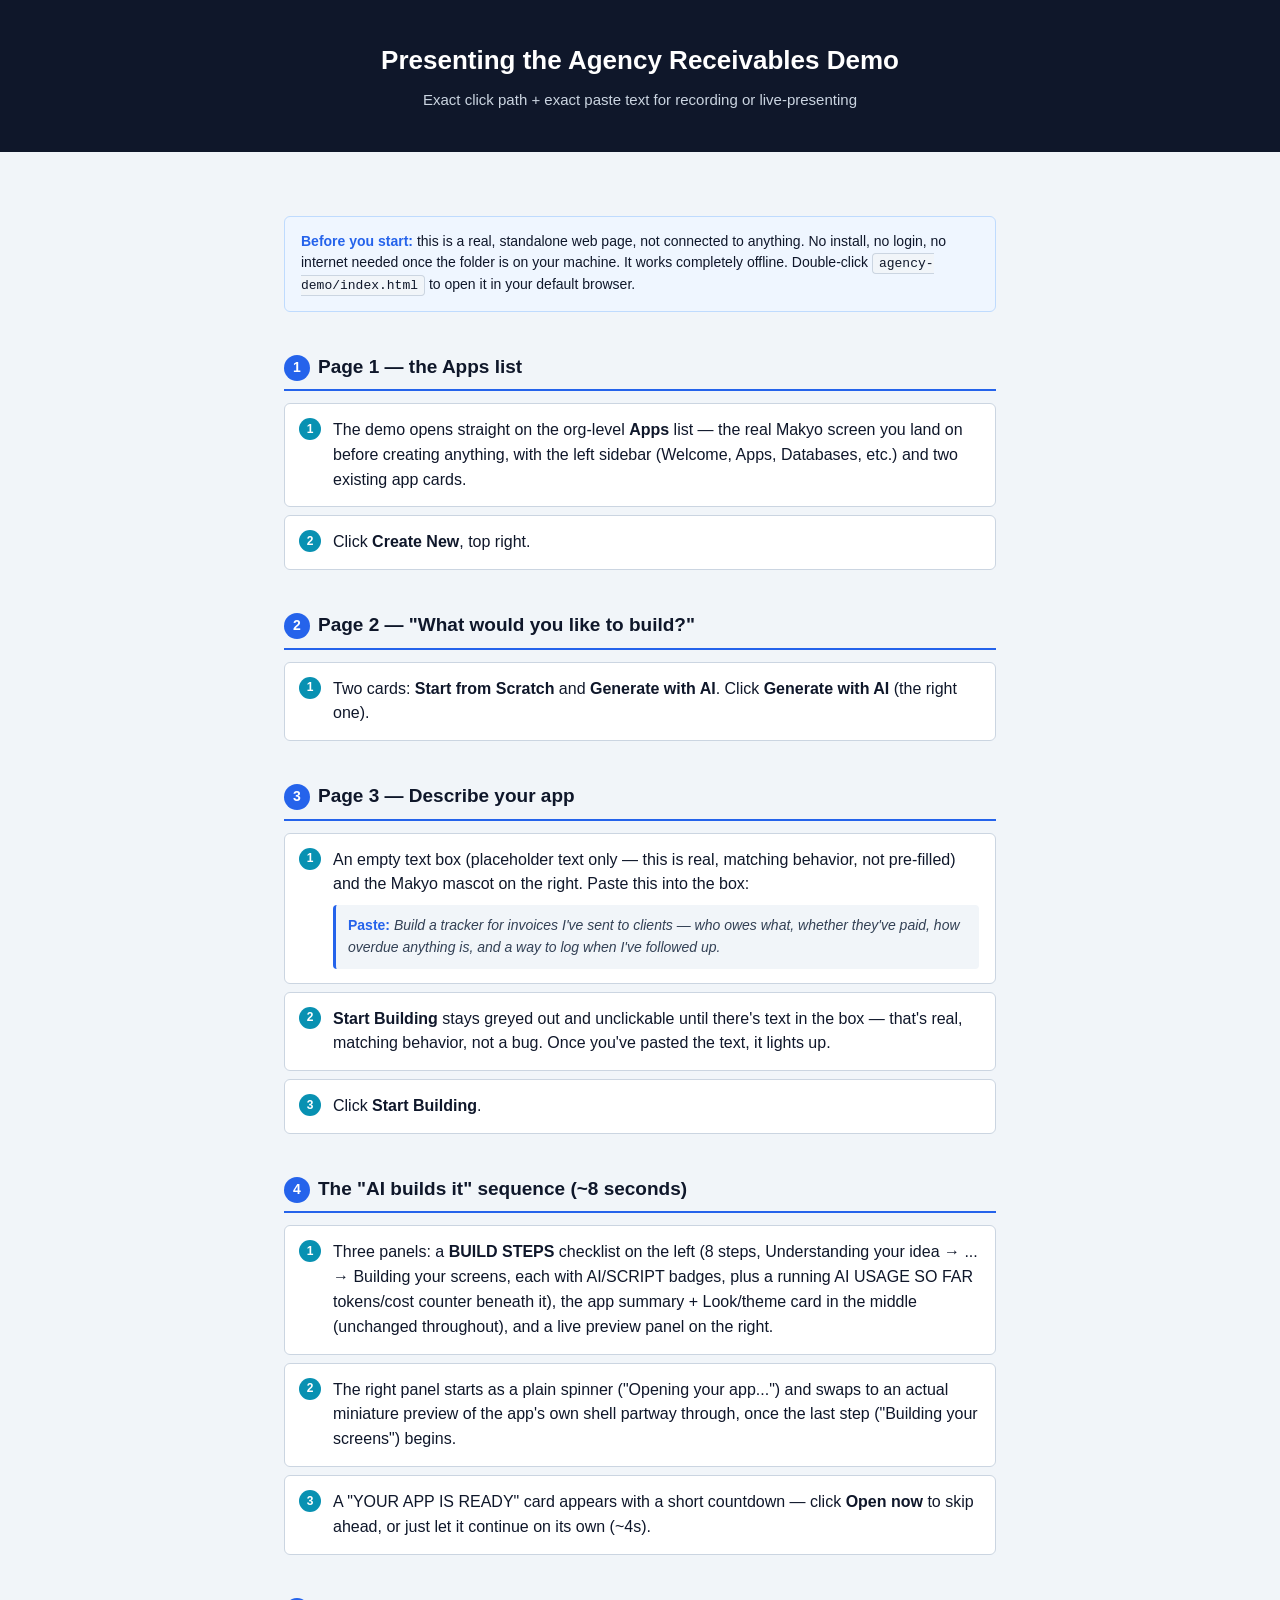
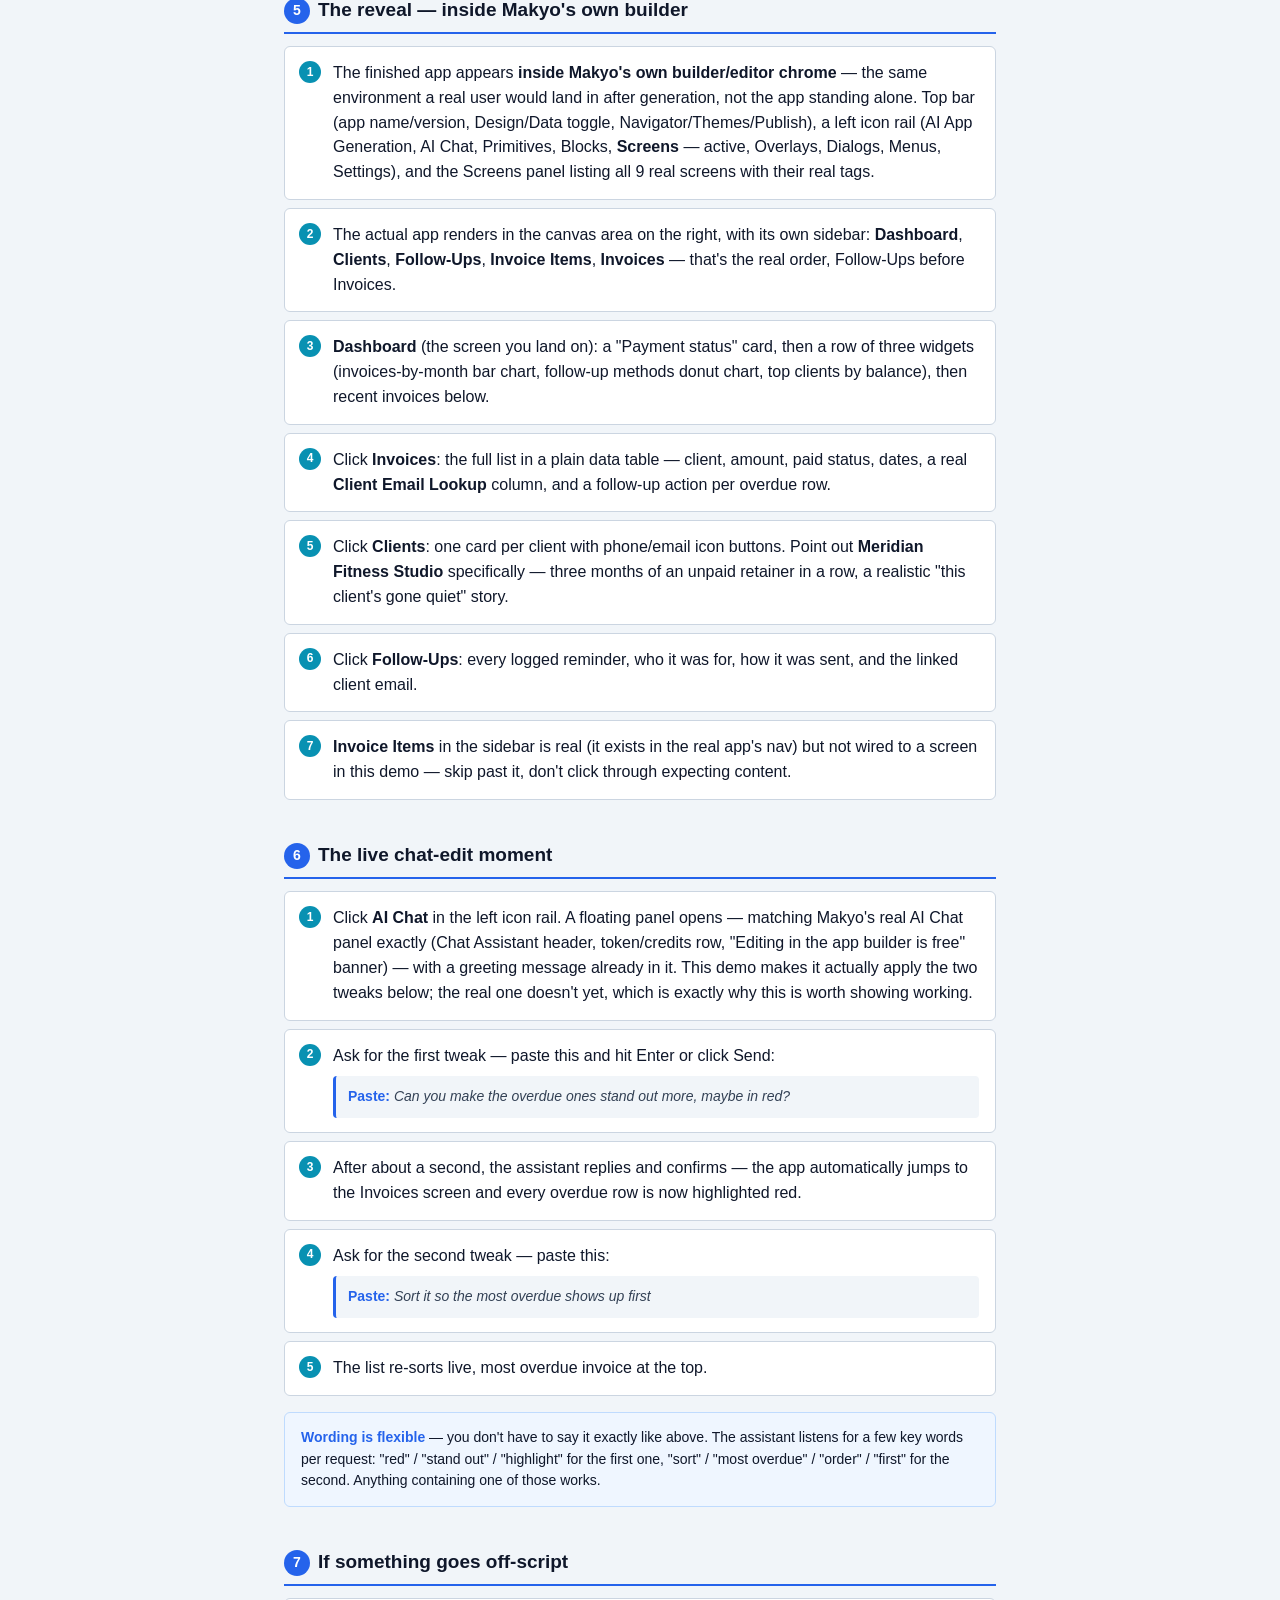
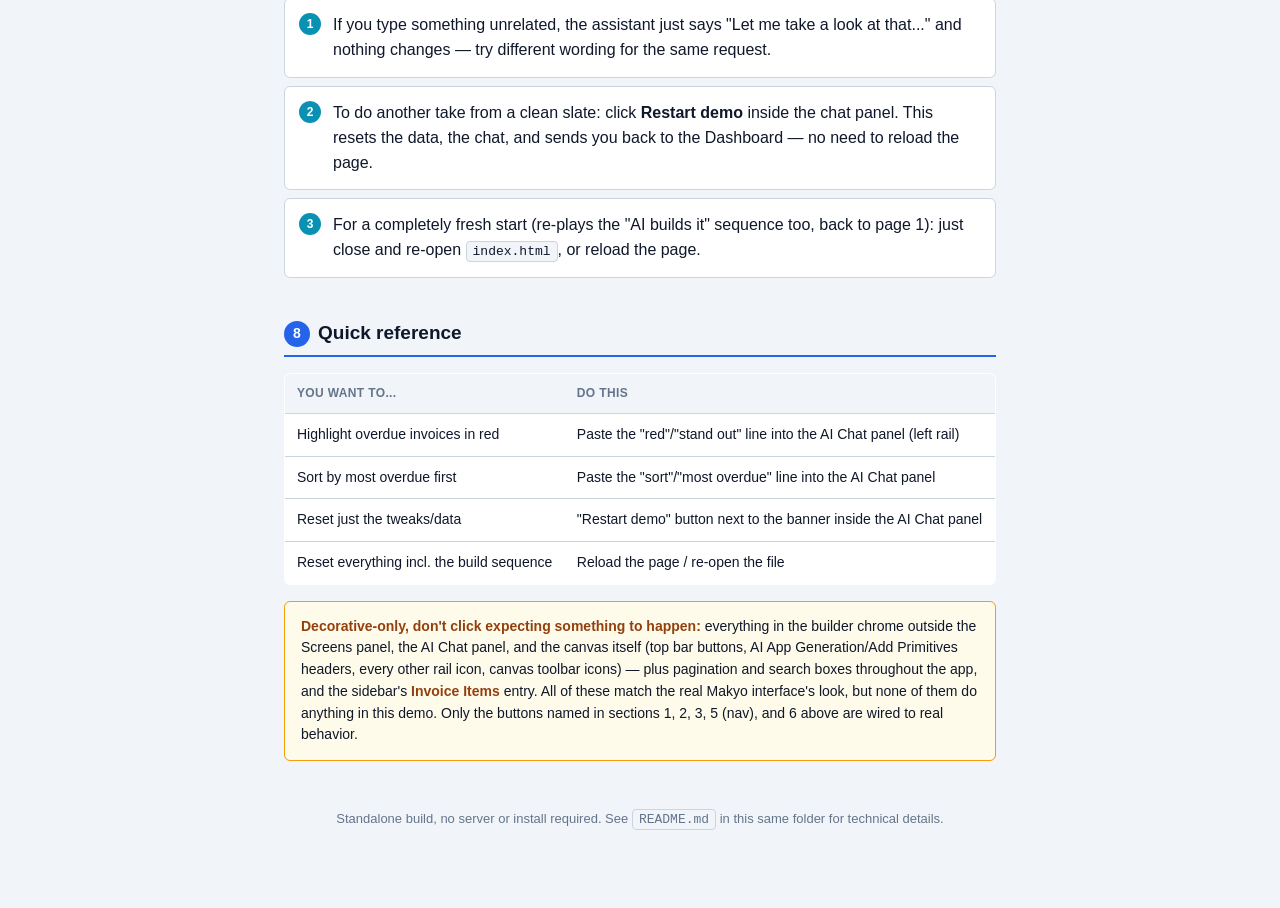
==== cheat-sheets/agency-receivables-demo.html @ 3f8e7a18 "Add index and Agency Receivables demo presenter guide" ====
<!doctype html>
<html lang="en">
<head>
<meta charset="utf-8" />
<meta name="viewport" content="width=device-width, initial-scale=1" />
<title>Presenting the Agency Receivables Demo</title>
<style>
  :root {
    --navy: #0f172a;
    --blue: #2563eb;
    --teal: #0891b2;
    --offwhite: #f8fafc;
    --gray-100: #f1f5f9;
    --gray-300: #cbd5e1;
    --gray-500: #64748b;
    --red: #dc2626;
    --red-bg: #fee2e2;
    --amber-bg: #fffbeb;
    --amber-border: #f59e0b;
  }
  * { box-sizing: border-box; }
  body {
    margin: 0;
    background: var(--gray-100);
    color: var(--navy);
    font-family: -apple-system, "Segoe UI", Roboto, sans-serif;
    line-height: 1.55;
  }
  .wrap { max-width: 760px; margin: 0 auto; padding: 48px 24px 80px; }
  header {
    background: var(--navy);
    color: white;
    padding: 40px 24px;
    text-align: center;
  }
  header h1 {
    font-size: 26px;
    margin: 0 0 8px;
  }
  header p {
    margin: 0;
    color: #cbd5e1;
    font-size: 15px;
  }
  h2 {
    font-size: 19px;
    margin: 40px 0 12px;
    padding-bottom: 8px;
    border-bottom: 2px solid var(--blue);
  }
  h2 .num {
    display: inline-flex;
    align-items: center;
    justify-content: center;
    width: 26px;
    height: 26px;
    border-radius: 50%;
    background: var(--blue);
    color: white;
    font-size: 14px;
    margin-right: 8px;
    vertical-align: middle;
  }
  ol.steps { padding-left: 0; list-style: none; counter-reset: step; margin: 0; }
  ol.steps > li {
    counter-increment: step;
    position: relative;
    padding: 14px 16px 14px 48px;
    margin-bottom: 8px;
    background: white;
    border-radius: 6px;
    border: 1px solid var(--gray-300);
  }
  ol.steps > li::before {
    content: counter(step);
    position: absolute;
    left: 14px;
    top: 14px;
    width: 22px;
    height: 22px;
    border-radius: 50%;
    background: var(--teal);
    color: white;
    font-size: 12px;
    font-weight: 700;
    display: flex;
    align-items: center;
    justify-content: center;
  }
  .say {
    display: block;
    margin-top: 8px;
    padding: 10px 12px;
    background: var(--gray-100);
    border-left: 3px solid var(--blue);
    border-radius: 4px;
    font-style: italic;
    color: #334155;
    font-size: 14px;
  }
  .say::before { content: "Paste: "; font-style: normal; font-weight: 700; color: var(--blue); }
  code {
    background: var(--gray-100);
    padding: 2px 6px;
    border-radius: 4px;
    font-size: 13px;
    border: 1px solid var(--gray-300);
  }
  .callout {
    padding: 14px 16px;
    border-radius: 6px;
    margin: 16px 0;
    font-size: 14px;
  }
  .callout.warn {
    background: var(--amber-bg);
    border: 1px solid var(--amber-border);
  }
  .callout.warn strong { color: #92400e; }
  .callout.info {
    background: #eff6ff;
    border: 1px solid #bfdbfe;
  }
  .callout.info strong { color: var(--blue); }
  .dont-click {
    display: inline-block;
    background: var(--red-bg);
    color: var(--red);
    padding: 1px 8px;
    border-radius: 10px;
    font-size: 12px;
    font-weight: 700;
    margin-left: 6px;
  }
  table { width: 100%; border-collapse: collapse; margin: 16px 0; background: white; border-radius: 6px; overflow: hidden; border: 1px solid var(--gray-300); }
  th, td { text-align: left; padding: 10px 12px; font-size: 14px; border-bottom: 1px solid var(--gray-300); }
  th { background: var(--gray-100); font-size: 12px; text-transform: uppercase; letter-spacing: 0.03em; color: var(--gray-500); }
  tr:last-child td { border-bottom: none; }
  footer { text-align: center; color: var(--gray-500); font-size: 13px; margin-top: 48px; }
</style>
</head>
<body>

<header>
  <h1>Presenting the Agency Receivables Demo</h1>
  <p>Exact click path + exact paste text for recording or live-presenting</p>
</header>

<div class="wrap">

  <div class="callout info">
    <strong>Before you start:</strong> this is a real, standalone web page, not connected to anything. No install, no login, no internet needed once the folder is on your machine. It works completely offline. Double-click <code>agency-demo/index.html</code> to open it in your default browser.
  </div>

  <h2><span class="num">1</span>Page 1 — the Apps list</h2>
  <ol class="steps">
    <li>The demo opens straight on the org-level <strong>Apps</strong> list — the real Makyo screen you land on before creating anything, with the left sidebar (Welcome, Apps, Databases, etc.) and two existing app cards.</li>
    <li>Click <strong>Create New</strong>, top right.</li>
  </ol>

  <h2><span class="num">2</span>Page 2 — "What would you like to build?"</h2>
  <ol class="steps">
    <li>Two cards: <strong>Start from Scratch</strong> and <strong>Generate with AI</strong>. Click <strong>Generate with AI</strong> (the right one).</li>
  </ol>

  <h2><span class="num">3</span>Page 3 — Describe your app</h2>
  <ol class="steps">
    <li>An empty text box (placeholder text only — this is real, matching behavior, not pre-filled) and the Makyo mascot on the right. Paste this into the box:
      <span class="say">Build a tracker for invoices I've sent to clients — who owes what, whether they've paid, how overdue anything is, and a way to log when I've followed up.</span>
    </li>
    <li><strong>Start Building</strong> stays greyed out and unclickable until there's text in the box — that's real, matching behavior, not a bug. Once you've pasted the text, it lights up.</li>
    <li>Click <strong>Start Building</strong>.</li>
  </ol>

  <h2><span class="num">4</span>The "AI builds it" sequence (~8 seconds)</h2>
  <ol class="steps">
    <li>Three panels: a <strong>BUILD STEPS</strong> checklist on the left (8 steps, Understanding your idea → ... → Building your screens, each with AI/SCRIPT badges, plus a running AI USAGE SO FAR tokens/cost counter beneath it), the app summary + Look/theme card in the middle (unchanged throughout), and a live preview panel on the right.</li>
    <li>The right panel starts as a plain spinner ("Opening your app...") and swaps to an actual miniature preview of the app's own shell partway through, once the last step ("Building your screens") begins.</li>
    <li>A "YOUR APP IS READY" card appears with a short countdown — click <strong>Open now</strong> to skip ahead, or just let it continue on its own (~4s).</li>
  </ol>

  <h2><span class="num">5</span>The reveal — inside Makyo's own builder</h2>
  <ol class="steps">
    <li>The finished app appears <strong>inside Makyo's own builder/editor chrome</strong> — the same environment a real user would land in after generation, not the app standing alone. Top bar (app name/version, Design/Data toggle, Navigator/Themes/Publish), a left icon rail (AI App Generation, AI Chat, Primitives, Blocks, <strong>Screens</strong> — active, Overlays, Dialogs, Menus, Settings), and the Screens panel listing all 9 real screens with their real tags.</li>
    <li>The actual app renders in the canvas area on the right, with its own sidebar: <strong>Dashboard</strong>, <strong>Clients</strong>, <strong>Follow-Ups</strong>, <strong>Invoice Items</strong>, <strong>Invoices</strong> — that's the real order, Follow-Ups before Invoices.</li>
    <li><strong>Dashboard</strong> (the screen you land on): a "Payment status" card, then a row of three widgets (invoices-by-month bar chart, follow-up methods donut chart, top clients by balance), then recent invoices below.</li>
    <li>Click <strong>Invoices</strong>: the full list in a plain data table — client, amount, paid status, dates, a real <strong>Client Email Lookup</strong> column, and a follow-up action per overdue row.</li>
    <li>Click <strong>Clients</strong>: one card per client with phone/email icon buttons. Point out <strong>Meridian Fitness Studio</strong> specifically — three months of an unpaid retainer in a row, a realistic "this client's gone quiet" story.</li>
    <li>Click <strong>Follow-Ups</strong>: every logged reminder, who it was for, how it was sent, and the linked client email.</li>
    <li><strong>Invoice Items</strong> in the sidebar is real (it exists in the real app's nav) but not wired to a screen in this demo — skip past it, don't click through expecting content.</li>
  </ol>

  <h2><span class="num">6</span>The live chat-edit moment</h2>
  <ol class="steps">
    <li>Click <strong>AI Chat</strong> in the left icon rail. A floating panel opens — matching Makyo's real AI Chat panel exactly (Chat Assistant header, token/credits row, "Editing in the app builder is free" banner) — with a greeting message already in it. This demo makes it actually apply the two tweaks below; the real one doesn't yet, which is exactly why this is worth showing working.</li>
    <li>Ask for the first tweak — paste this and hit Enter or click Send:
      <span class="say">Can you make the overdue ones stand out more, maybe in red?</span>
    </li>
    <li>After about a second, the assistant replies and confirms — the app automatically jumps to the Invoices screen and every overdue row is now highlighted red.</li>
    <li>Ask for the second tweak — paste this:
      <span class="say">Sort it so the most overdue shows up first</span>
    </li>
    <li>The list re-sorts live, most overdue invoice at the top.</li>
  </ol>

  <div class="callout info">
    <strong>Wording is flexible</strong> — you don't have to say it exactly like above. The assistant listens for a few key words per request: "red" / "stand out" / "highlight" for the first one, "sort" / "most overdue" / "order" / "first" for the second. Anything containing one of those works.
  </div>

  <h2><span class="num">7</span>If something goes off-script</h2>
  <ol class="steps">
    <li>If you type something unrelated, the assistant just says "Let me take a look at that..." and nothing changes — try different wording for the same request.</li>
    <li>To do another take from a clean slate: click <strong>Restart demo</strong> inside the chat panel. This resets the data, the chat, and sends you back to the Dashboard — no need to reload the page.</li>
    <li>For a completely fresh start (re-plays the "AI builds it" sequence too, back to page 1): just close and re-open <code>index.html</code>, or reload the page.</li>
  </ol>

  <h2><span class="num">8</span>Quick reference</h2>
  <table>
    <tr><th>You want to...</th><th>Do this</th></tr>
    <tr><td>Highlight overdue invoices in red</td><td>Paste the "red"/"stand out" line into the AI Chat panel (left rail)</td></tr>
    <tr><td>Sort by most overdue first</td><td>Paste the "sort"/"most overdue" line into the AI Chat panel</td></tr>
    <tr><td>Reset just the tweaks/data</td><td>"Restart demo" button next to the banner inside the AI Chat panel</td></tr>
    <tr><td>Reset everything incl. the build sequence</td><td>Reload the page / re-open the file</td></tr>
  </table>

  <div class="callout warn">
    <strong>Decorative-only, don't click expecting something to happen:</strong> everything in the builder chrome outside the Screens panel, the AI Chat panel, and the canvas itself (top bar buttons, AI App Generation/Add Primitives headers, every other rail icon, canvas toolbar icons) — plus pagination and search boxes throughout the app, and the sidebar's <strong>Invoice Items</strong> entry. All of these match the real Makyo interface's look, but none of them do anything in this demo. Only the buttons named in sections 1, 2, 3, 5 (nav), and 6 above are wired to real behavior.
  </div>

  <footer>Standalone build, no server or install required. See <code>README.md</code> in this same folder for technical details.</footer>

</div>
</body>
</html>
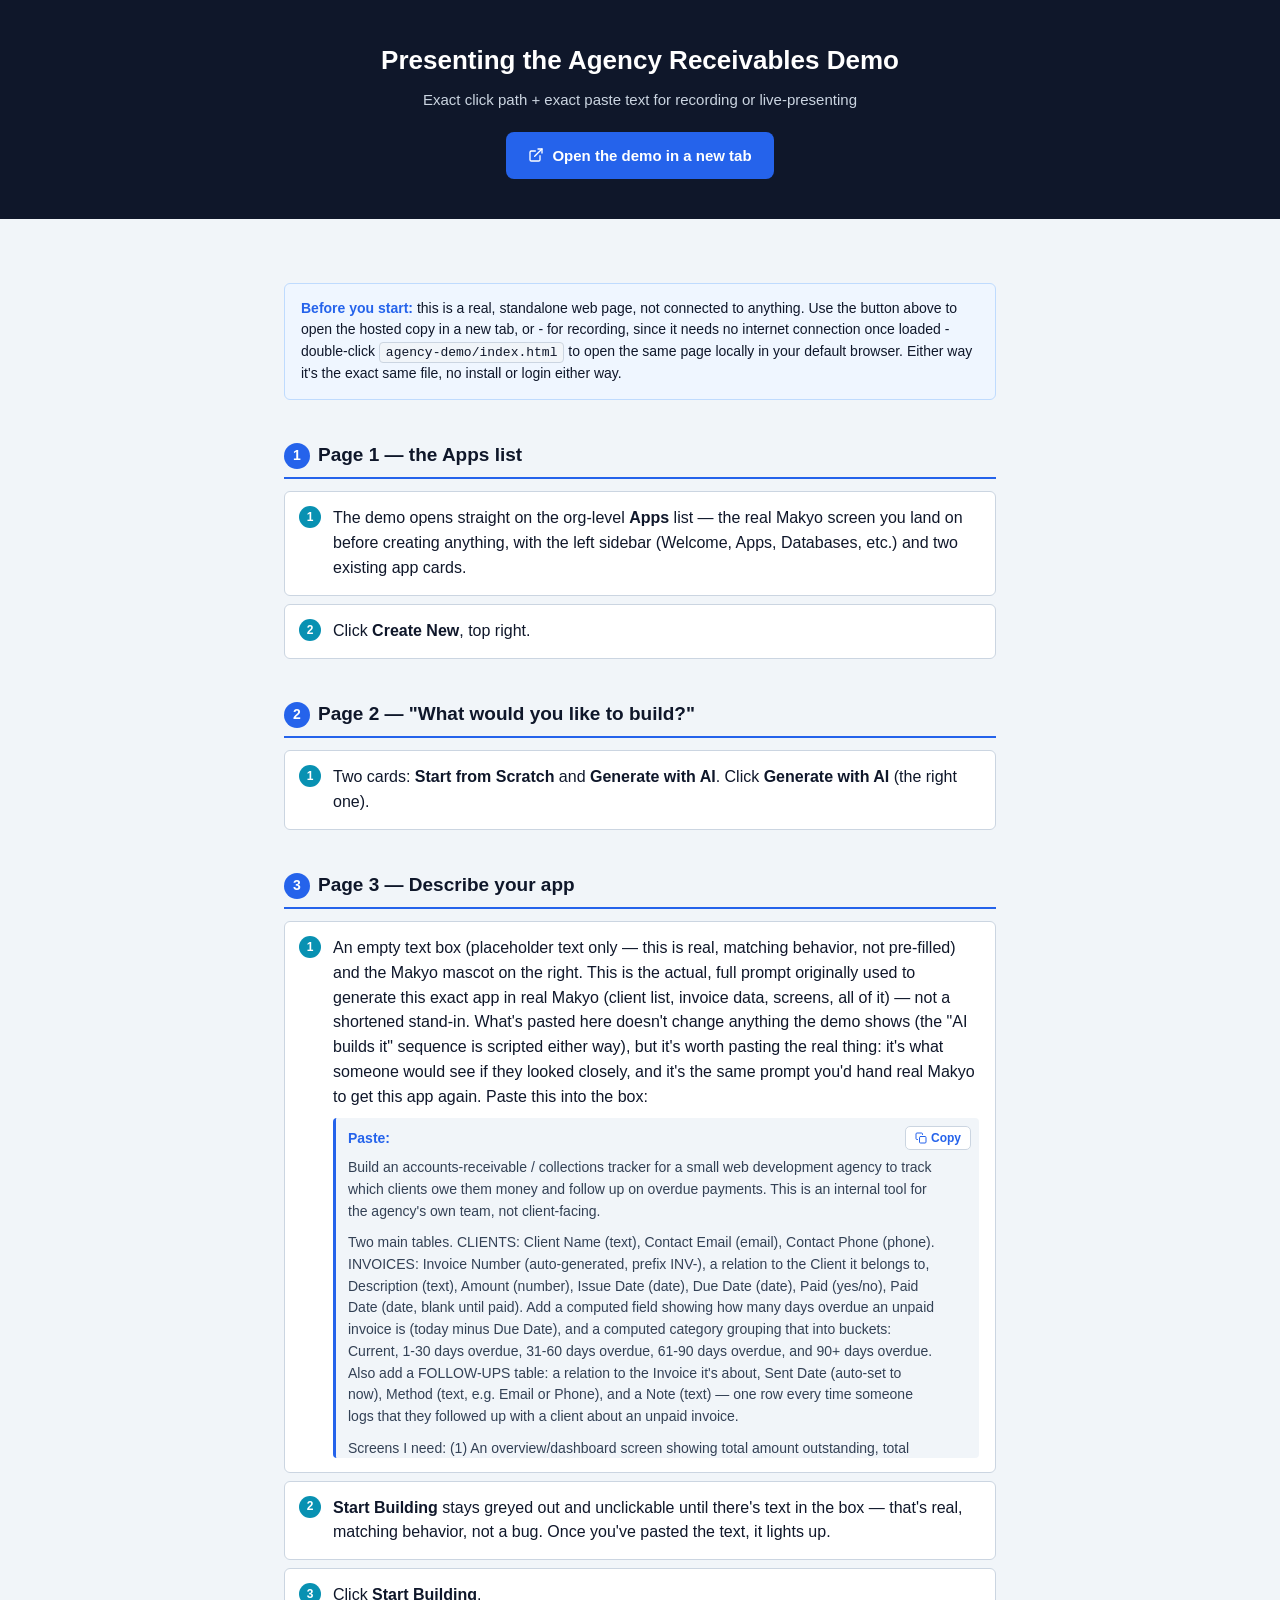
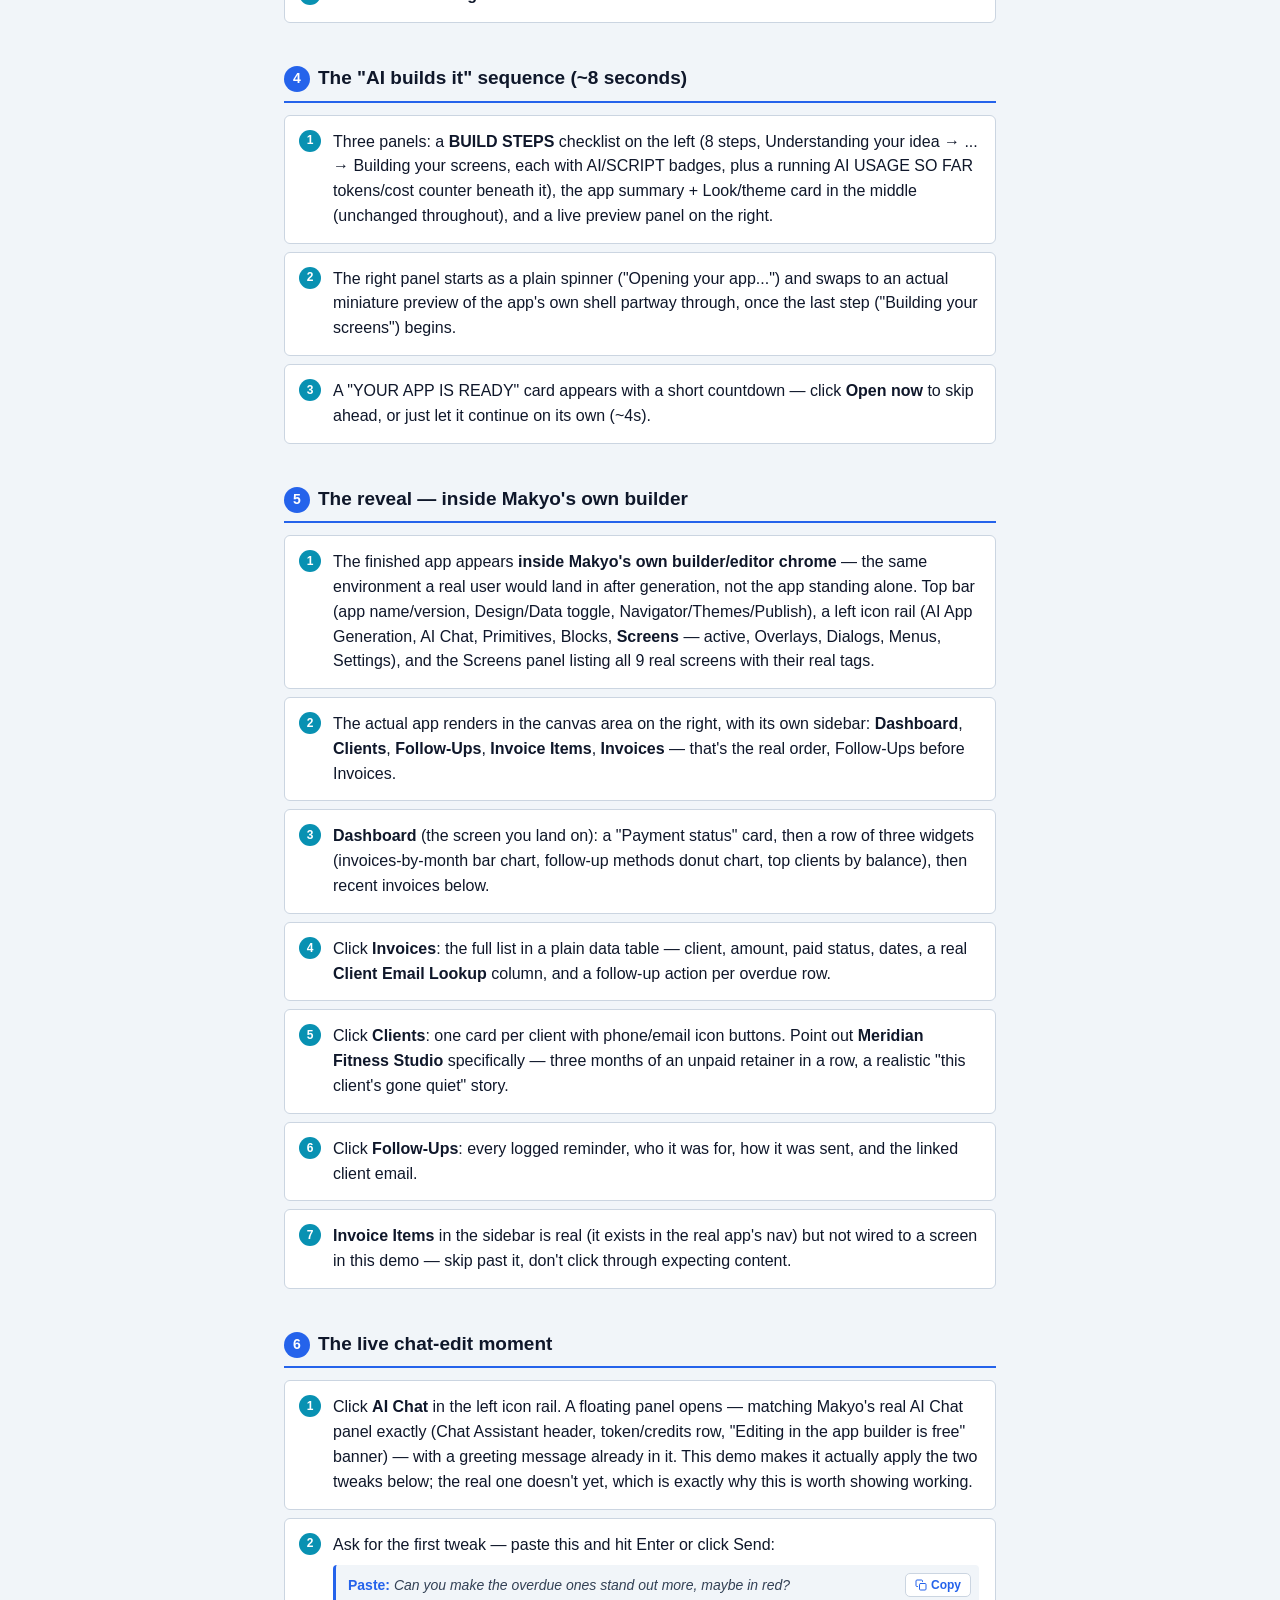
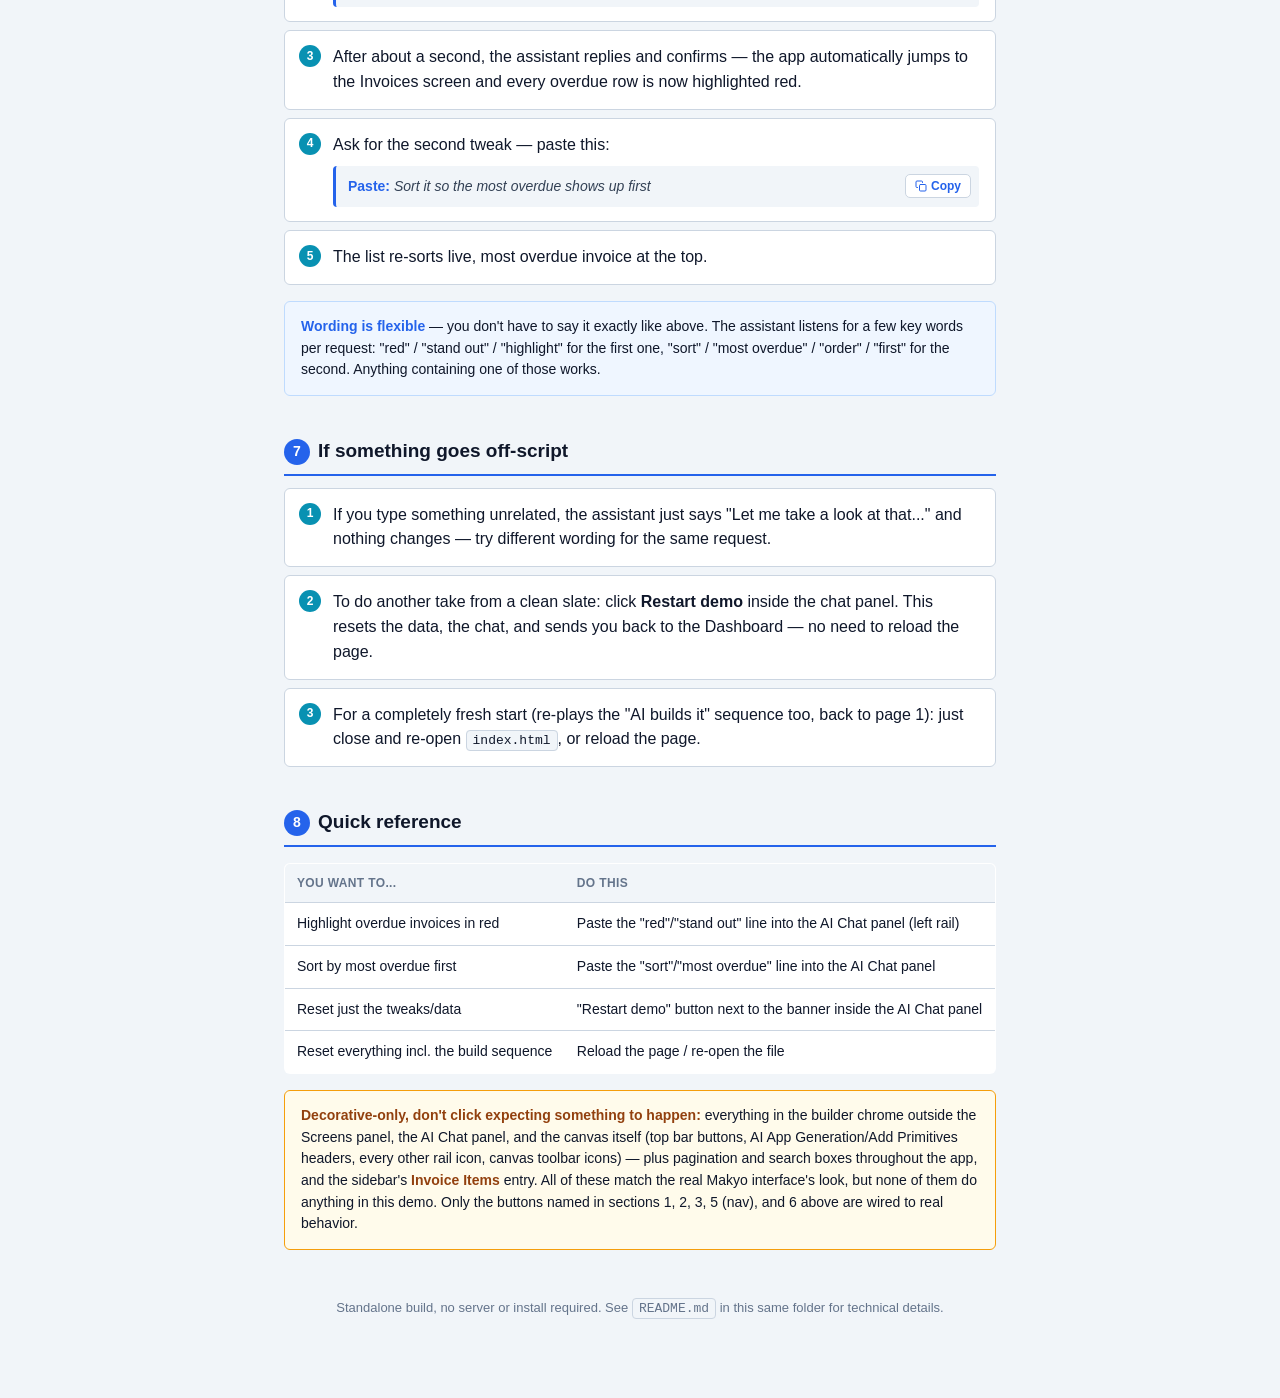
==== commit e0f9c496: "Deploy the live Agency Receivables demo, update guide and index" ====
--- a/cheat-sheets/agency-receivables-demo.html
+++ b/cheat-sheets/agency-receivables-demo.html
@@ -87,10 +87,10 @@
     align-items: center;
     justify-content: center;
   }
+  .say-wrap { position: relative; margin-top: 8px; }
   .say {
     display: block;
-    margin-top: 8px;
-    padding: 10px 12px;
+    padding: 10px 40px 10px 12px;
     background: var(--gray-100);
     border-left: 3px solid var(--blue);
     border-radius: 4px;
@@ -99,6 +99,45 @@
     font-size: 14px;
   }
   .say::before { content: "Paste: "; font-style: normal; font-weight: 700; color: var(--blue); }
+  .copy-btn {
+    position: absolute;
+    top: 8px;
+    right: 8px;
+    display: flex;
+    align-items: center;
+    gap: 4px;
+    background: white;
+    border: 1px solid var(--gray-300);
+    color: var(--blue);
+    font-size: 12px;
+    font-weight: 700;
+    font-family: inherit;
+    padding: 4px 9px;
+    border-radius: 5px;
+    cursor: pointer;
+  }
+  .copy-btn:hover { background: var(--gray-100); }
+  .copy-btn svg { width: 12px; height: 12px; flex-shrink: 0; }
+  .copy-btn.copied { background: #dcfce7; border-color: #86efac; color: #15803d; }
+  /* The full real generation prompt is long and structured (paragraphs +
+     a 17-line invoice list) - the compact inline .say style doesn't fit
+     it. This variant keeps the same "here's what to paste" look but with
+     paragraph spacing and a taller copy target. */
+  .say--prompt {
+    font-style: normal;
+    max-height: 340px;
+    overflow-y: auto;
+  }
+  .say--prompt p { margin: 0 0 10px; }
+  .say--prompt p:last-child { margin-bottom: 0; }
+  .say--prompt .invoice-lines { margin: 0 0 10px; line-height: 1.7; }
+  .say--prompt::before { display: block; margin-bottom: 8px; }
+  /* Holds the byte-exact paste text (real newlines between paragraphs and
+     invoice lines) that the visible, HTML-formatted .say--prompt above is
+     built from - the copy button reads from here, not from the formatted
+     version, so copying never depends on how <p>/<br> boundaries collapse
+     when read back via textContent. */
+  .raw-copy-source { position: absolute; left: -9999px; width: 1px; height: 1px; opacity: 0; }
   code {
     background: var(--gray-100);
     padding: 2px 6px;
@@ -137,6 +176,21 @@
   th { background: var(--gray-100); font-size: 12px; text-transform: uppercase; letter-spacing: 0.03em; color: var(--gray-500); }
   tr:last-child td { border-bottom: none; }
   footer { text-align: center; color: var(--gray-500); font-size: 13px; margin-top: 48px; }
+  .open-demo-btn {
+    display: inline-flex;
+    align-items: center;
+    gap: 8px;
+    background: var(--blue);
+    color: white;
+    text-decoration: none;
+    font-weight: 700;
+    font-size: 15px;
+    padding: 12px 22px;
+    border-radius: 8px;
+    margin-top: 20px;
+  }
+  .open-demo-btn:hover { background: #1d4ed8; }
+  .open-demo-btn svg { width: 16px; height: 16px; }
 </style>
 </head>
 <body>
@@ -144,12 +198,16 @@
 <header>
   <h1>Presenting the Agency Receivables Demo</h1>
   <p>Exact click path + exact paste text for recording or live-presenting</p>
+  <a class="open-demo-btn" href="https://makyo-gtm.github.io/demos/agency-receivables/" target="_blank" rel="noopener">
+    <svg viewBox="0 0 24 24" fill="none" stroke="currentColor" stroke-width="2" stroke-linecap="round" stroke-linejoin="round"><path d="M18 13v6a2 2 0 0 1-2 2H5a2 2 0 0 1-2-2V8a2 2 0 0 1 2-2h6"/><polyline points="15 3 21 3 21 9"/><line x1="10" y1="14" x2="21" y2="3"/></svg>
+    Open the demo in a new tab
+  </a>
 </header>
 
 <div class="wrap">
 
   <div class="callout info">
-    <strong>Before you start:</strong> this is a real, standalone web page, not connected to anything. No install, no login, no internet needed once the folder is on your machine. It works completely offline. Double-click <code>agency-demo/index.html</code> to open it in your default browser.
+    <strong>Before you start:</strong> this is a real, standalone web page, not connected to anything. Use the button above to open the hosted copy in a new tab, or - for recording, since it needs no internet connection once loaded - double-click <code>agency-demo/index.html</code> to open the same page locally in your default browser. Either way it's the exact same file, no install or login either way.
   </div>
 
   <h2><span class="num">1</span>Page 1 — the Apps list</h2>
@@ -165,8 +223,71 @@
 
   <h2><span class="num">3</span>Page 3 — Describe your app</h2>
   <ol class="steps">
-    <li>An empty text box (placeholder text only — this is real, matching behavior, not pre-filled) and the Makyo mascot on the right. Paste this into the box:
-      <span class="say">Build a tracker for invoices I've sent to clients — who owes what, whether they've paid, how overdue anything is, and a way to log when I've followed up.</span>
+    <li>An empty text box (placeholder text only — this is real, matching behavior, not pre-filled) and the Makyo mascot on the right. This is the actual, full prompt originally used to generate this exact app in real Makyo (client list, invoice data, screens, all of it) — not a shortened stand-in. What's pasted here doesn't change anything the demo shows (the "AI builds it" sequence is scripted either way), but it's worth pasting the real thing: it's what someone would see if they looked closely, and it's the same prompt you'd hand real Makyo to get this app again. Paste this into the box:
+      <div class="say-wrap">
+        <div class="say say--prompt" id="app-prompt-display">
+          <p>Build an accounts-receivable / collections tracker for a small web development agency to track which clients owe them money and follow up on overdue payments. This is an internal tool for the agency's own team, not client-facing.</p>
+          <p>Two main tables. CLIENTS: Client Name (text), Contact Email (email), Contact Phone (phone). INVOICES: Invoice Number (auto-generated, prefix INV-), a relation to the Client it belongs to, Description (text), Amount (number), Issue Date (date), Due Date (date), Paid (yes/no), Paid Date (date, blank until paid). Add a computed field showing how many days overdue an unpaid invoice is (today minus Due Date), and a computed category grouping that into buckets: Current, 1-30 days overdue, 31-60 days overdue, 61-90 days overdue, and 90+ days overdue. Also add a FOLLOW-UPS table: a relation to the Invoice it's about, Sent Date (auto-set to now), Method (text, e.g. Email or Phone), and a Note (text) — one row every time someone logs that they followed up with a client about an unpaid invoice.</p>
+          <p>Screens I need: (1) An overview/dashboard screen showing total amount outstanding, total amount overdue, and how many invoices are currently overdue — show this however you think best represents it. (2) A table of all invoices, filterable by client and by paid/unpaid status, sortable by due date. (3) A view of overdue invoices organized by their aging bucket (Current / 1-30 / 31-60 / 61-90 / 90+ days overdue) so it's easy to see which are the most urgent — again, however you think best represents that grouping. (4) A per-client screen showing that client's invoices and how much they owe in total. (5) A button on an overdue invoice to log that a payment reminder was sent, which records a new row in Follow-Ups with today's date.</p>
+          <p>Use this exact data — don't invent your own clients or invoices, populate the tables with precisely this:</p>
+          <p>CLIENTS: (1) Harbor &amp; Vine Wine Bar, hello@harborandvine.com, (206) 555-0114. (2) Meridian Fitness Studio, billing@meridianfitness.com, (206) 555-0177. (3) Bluepeak Retail Co., orders@bluepeakretail.com, (206) 555-0142. (4) Nolan &amp; Cross Law Group, accounts@nolancrosslaw.com, (206) 555-0199. (5) Cedar Grove Dental, office@cedargrovedental.com, (206) 555-0163. (6) Alta Property Management, ap@altapropertymgmt.com, (206) 555-0128. (7) Sunroot Café, hi@sunrootcafe.com, (206) 555-0155.</p>
+          <p>INVOICES (Client, Description, Amount, Issue Date, Due Date, Paid, Paid Date):</p>
+          <p class="invoice-lines">
+            Harbor &amp; Vine Wine Bar, "Website Redesign — Deposit (50%)", $3750, 2026-06-15, 2026-06-29, Yes, 2026-06-27.<br>
+            Harbor &amp; Vine Wine Bar, "Website Redesign — Final Payment on Launch", $3750, 2026-08-01, 2026-08-15, No, (blank).<br>
+            Meridian Fitness Studio, "Monthly Hosting &amp; Maintenance Retainer — June", $250, 2026-06-01, 2026-06-10, Yes, 2026-06-09.<br>
+            Meridian Fitness Studio, "Monthly Hosting &amp; Maintenance Retainer — July", $250, 2026-07-01, 2026-07-10, No, (blank).<br>
+            Meridian Fitness Studio, "Monthly Hosting &amp; Maintenance Retainer — August", $250, 2026-08-01, 2026-08-10, No, (blank).<br>
+            Meridian Fitness Studio, "Monthly Hosting &amp; Maintenance Retainer — September", $250, 2026-09-01, 2026-09-10, No, (blank).<br>
+            Bluepeak Retail Co., "E-commerce Platform Build — Deposit", $4000, 2026-05-01, 2026-05-15, Yes, 2026-05-14.<br>
+            Bluepeak Retail Co., "E-commerce Platform Build — Milestone: Design Approved", $4000, 2026-06-01, 2026-06-15, Yes, 2026-06-13.<br>
+            Bluepeak Retail Co., "E-commerce Platform Build — Final Payment", $4000, 2026-07-01, 2026-07-15, Yes, 2026-07-16.<br>
+            Nolan &amp; Cross Law Group, "Website Security Audit", $900, 2026-05-20, 2026-06-03, No, (blank).<br>
+            Nolan &amp; Cross Law Group, "Monthly Hosting &amp; Maintenance Retainer — July", $200, 2026-07-15, 2026-07-25, Yes, 2026-07-24.<br>
+            Nolan &amp; Cross Law Group, "Monthly Hosting &amp; Maintenance Retainer — August", $200, 2026-08-15, 2026-08-25, No, (blank).<br>
+            Cedar Grove Dental, "Landing Page — New Patient Campaign", $1800, 2026-07-10, 2026-07-24, No, (blank).<br>
+            Alta Property Management, "Website Redesign — Deposit", $2500, 2026-08-01, 2026-08-15, Yes, 2026-08-14.<br>
+            Alta Property Management, "Website Redesign — Final Payment", $2500, 2026-09-06, 2026-09-20, No, (blank).<br>
+            Sunroot Café, "Monthly Hosting &amp; Maintenance Retainer — August", $150, 2026-08-01, 2026-08-10, Yes, 2026-08-09.<br>
+            Sunroot Café, "Monthly Hosting &amp; Maintenance Retainer — September", $150, 2026-09-01, 2026-09-10, No, (blank).
+          </p>
+          <p>Notice Meridian Fitness Studio paid their June retainer on time, then stopped — July, August, and September are all unpaid in a row. That's deliberate: their retainer quietly lapsed, exactly the kind of thing that happens to real agencies. Keep that pattern intact, don't smooth it out. Keep the theme clean and professional; this is a demo for a business audience, built to feel like it was made for this specific agency, not a generic sample.</p>
+        </div>
+        <button class="copy-btn" type="button" data-copy-target="app-prompt-raw">
+          <svg viewBox="0 0 24 24" fill="none" stroke="currentColor" stroke-width="2" stroke-linecap="round" stroke-linejoin="round"><rect x="9" y="9" width="13" height="13" rx="2"/><path d="M5 15H4a2 2 0 0 1-2-2V4a2 2 0 0 1 2-2h9a2 2 0 0 1 2 2v1"/></svg>
+          <span>Copy</span>
+        </button>
+        <textarea id="app-prompt-raw" class="raw-copy-source" tabindex="-1" aria-hidden="true">Build an accounts-receivable / collections tracker for a small web development agency to track which clients owe them money and follow up on overdue payments. This is an internal tool for the agency's own team, not client-facing.
+
+Two main tables. CLIENTS: Client Name (text), Contact Email (email), Contact Phone (phone). INVOICES: Invoice Number (auto-generated, prefix INV-), a relation to the Client it belongs to, Description (text), Amount (number), Issue Date (date), Due Date (date), Paid (yes/no), Paid Date (date, blank until paid). Add a computed field showing how many days overdue an unpaid invoice is (today minus Due Date), and a computed category grouping that into buckets: Current, 1-30 days overdue, 31-60 days overdue, 61-90 days overdue, and 90+ days overdue. Also add a FOLLOW-UPS table: a relation to the Invoice it's about, Sent Date (auto-set to now), Method (text, e.g. Email or Phone), and a Note (text) — one row every time someone logs that they followed up with a client about an unpaid invoice.
+
+Screens I need: (1) An overview/dashboard screen showing total amount outstanding, total amount overdue, and how many invoices are currently overdue — show this however you think best represents it. (2) A table of all invoices, filterable by client and by paid/unpaid status, sortable by due date. (3) A view of overdue invoices organized by their aging bucket (Current / 1-30 / 31-60 / 61-90 / 90+ days overdue) so it's easy to see which are the most urgent — again, however you think best represents that grouping. (4) A per-client screen showing that client's invoices and how much they owe in total. (5) A button on an overdue invoice to log that a payment reminder was sent, which records a new row in Follow-Ups with today's date.
+
+Use this exact data — don't invent your own clients or invoices, populate the tables with precisely this:
+
+CLIENTS: (1) Harbor &amp; Vine Wine Bar, hello@harborandvine.com, (206) 555-0114. (2) Meridian Fitness Studio, billing@meridianfitness.com, (206) 555-0177. (3) Bluepeak Retail Co., orders@bluepeakretail.com, (206) 555-0142. (4) Nolan &amp; Cross Law Group, accounts@nolancrosslaw.com, (206) 555-0199. (5) Cedar Grove Dental, office@cedargrovedental.com, (206) 555-0163. (6) Alta Property Management, ap@altapropertymgmt.com, (206) 555-0128. (7) Sunroot Café, hi@sunrootcafe.com, (206) 555-0155.
+
+INVOICES (Client, Description, Amount, Issue Date, Due Date, Paid, Paid Date):
+Harbor &amp; Vine Wine Bar, "Website Redesign — Deposit (50%)", $3750, 2026-06-15, 2026-06-29, Yes, 2026-06-27.
+Harbor &amp; Vine Wine Bar, "Website Redesign — Final Payment on Launch", $3750, 2026-08-01, 2026-08-15, No, (blank).
+Meridian Fitness Studio, "Monthly Hosting &amp; Maintenance Retainer — June", $250, 2026-06-01, 2026-06-10, Yes, 2026-06-09.
+Meridian Fitness Studio, "Monthly Hosting &amp; Maintenance Retainer — July", $250, 2026-07-01, 2026-07-10, No, (blank).
+Meridian Fitness Studio, "Monthly Hosting &amp; Maintenance Retainer — August", $250, 2026-08-01, 2026-08-10, No, (blank).
+Meridian Fitness Studio, "Monthly Hosting &amp; Maintenance Retainer — September", $250, 2026-09-01, 2026-09-10, No, (blank).
+Bluepeak Retail Co., "E-commerce Platform Build — Deposit", $4000, 2026-05-01, 2026-05-15, Yes, 2026-05-14.
+Bluepeak Retail Co., "E-commerce Platform Build — Milestone: Design Approved", $4000, 2026-06-01, 2026-06-15, Yes, 2026-06-13.
+Bluepeak Retail Co., "E-commerce Platform Build — Final Payment", $4000, 2026-07-01, 2026-07-15, Yes, 2026-07-16.
+Nolan &amp; Cross Law Group, "Website Security Audit", $900, 2026-05-20, 2026-06-03, No, (blank).
+Nolan &amp; Cross Law Group, "Monthly Hosting &amp; Maintenance Retainer — July", $200, 2026-07-15, 2026-07-25, Yes, 2026-07-24.
+Nolan &amp; Cross Law Group, "Monthly Hosting &amp; Maintenance Retainer — August", $200, 2026-08-15, 2026-08-25, No, (blank).
+Cedar Grove Dental, "Landing Page — New Patient Campaign", $1800, 2026-07-10, 2026-07-24, No, (blank).
+Alta Property Management, "Website Redesign — Deposit", $2500, 2026-08-01, 2026-08-15, Yes, 2026-08-14.
+Alta Property Management, "Website Redesign — Final Payment", $2500, 2026-09-06, 2026-09-20, No, (blank).
+Sunroot Café, "Monthly Hosting &amp; Maintenance Retainer — August", $150, 2026-08-01, 2026-08-10, Yes, 2026-08-09.
+Sunroot Café, "Monthly Hosting &amp; Maintenance Retainer — September", $150, 2026-09-01, 2026-09-10, No, (blank).
+
+Notice Meridian Fitness Studio paid their June retainer on time, then stopped — July, August, and September are all unpaid in a row. That's deliberate: their retainer quietly lapsed, exactly the kind of thing that happens to real agencies. Keep that pattern intact, don't smooth it out. Keep the theme clean and professional; this is a demo for a business audience, built to feel like it was made for this specific agency, not a generic sample.</textarea>
+      </div>
     </li>
     <li><strong>Start Building</strong> stays greyed out and unclickable until there's text in the box — that's real, matching behavior, not a bug. Once you've pasted the text, it lights up.</li>
     <li>Click <strong>Start Building</strong>.</li>
@@ -194,11 +315,23 @@
   <ol class="steps">
     <li>Click <strong>AI Chat</strong> in the left icon rail. A floating panel opens — matching Makyo's real AI Chat panel exactly (Chat Assistant header, token/credits row, "Editing in the app builder is free" banner) — with a greeting message already in it. This demo makes it actually apply the two tweaks below; the real one doesn't yet, which is exactly why this is worth showing working.</li>
     <li>Ask for the first tweak — paste this and hit Enter or click Send:
-      <span class="say">Can you make the overdue ones stand out more, maybe in red?</span>
+      <div class="say-wrap">
+        <span class="say" id="tweak-1">Can you make the overdue ones stand out more, maybe in red?</span>
+        <button class="copy-btn" type="button" data-copy-target="tweak-1">
+          <svg viewBox="0 0 24 24" fill="none" stroke="currentColor" stroke-width="2" stroke-linecap="round" stroke-linejoin="round"><rect x="9" y="9" width="13" height="13" rx="2"/><path d="M5 15H4a2 2 0 0 1-2-2V4a2 2 0 0 1 2-2h9a2 2 0 0 1 2 2v1"/></svg>
+          <span>Copy</span>
+        </button>
+      </div>
     </li>
     <li>After about a second, the assistant replies and confirms — the app automatically jumps to the Invoices screen and every overdue row is now highlighted red.</li>
     <li>Ask for the second tweak — paste this:
-      <span class="say">Sort it so the most overdue shows up first</span>
+      <div class="say-wrap">
+        <span class="say" id="tweak-2">Sort it so the most overdue shows up first</span>
+        <button class="copy-btn" type="button" data-copy-target="tweak-2">
+          <svg viewBox="0 0 24 24" fill="none" stroke="currentColor" stroke-width="2" stroke-linecap="round" stroke-linejoin="round"><rect x="9" y="9" width="13" height="13" rx="2"/><path d="M5 15H4a2 2 0 0 1-2-2V4a2 2 0 0 1 2-2h9a2 2 0 0 1 2 2v1"/></svg>
+          <span>Copy</span>
+        </button>
+      </div>
     </li>
     <li>The list re-sorts live, most overdue invoice at the top.</li>
   </ol>
@@ -230,5 +363,53 @@
   <footer>Standalone build, no server or install required. See <code>README.md</code> in this same folder for technical details.</footer>
 
 </div>
+
+<script>
+  (function () {
+    'use strict';
+
+    function copyText(text, btn) {
+      var label = btn.querySelector('span');
+      function showCopied() {
+        var original = label.textContent;
+        btn.classList.add('copied');
+        label.textContent = 'Copied!';
+        setTimeout(function () {
+          btn.classList.remove('copied');
+          label.textContent = original;
+        }, 1500);
+      }
+      if (navigator.clipboard && navigator.clipboard.writeText) {
+        navigator.clipboard.writeText(text).then(showCopied, function () { fallbackCopy(text, showCopied); });
+      } else {
+        fallbackCopy(text, showCopied);
+      }
+    }
+
+    // execCommand fallback for browsers/contexts without the async
+    // Clipboard API (e.g. non-HTTPS local file:// viewing in some browsers).
+    function fallbackCopy(text, onDone) {
+      var el = document.createElement('textarea');
+      el.value = text;
+      el.style.position = 'fixed';
+      el.style.left = '-9999px';
+      document.body.appendChild(el);
+      el.focus();
+      el.select();
+      try { document.execCommand('copy'); } catch (e) { /* ignore, nothing else to do */ }
+      document.body.removeChild(el);
+      onDone();
+    }
+
+    document.querySelectorAll('.copy-btn').forEach(function (btn) {
+      btn.addEventListener('click', function () {
+        var target = document.getElementById(btn.getAttribute('data-copy-target'));
+        if (!target) return;
+        var text = 'value' in target ? target.value : target.textContent;
+        copyText(text.trim(), btn);
+      });
+    });
+  })();
+</script>
 </body>
 </html>
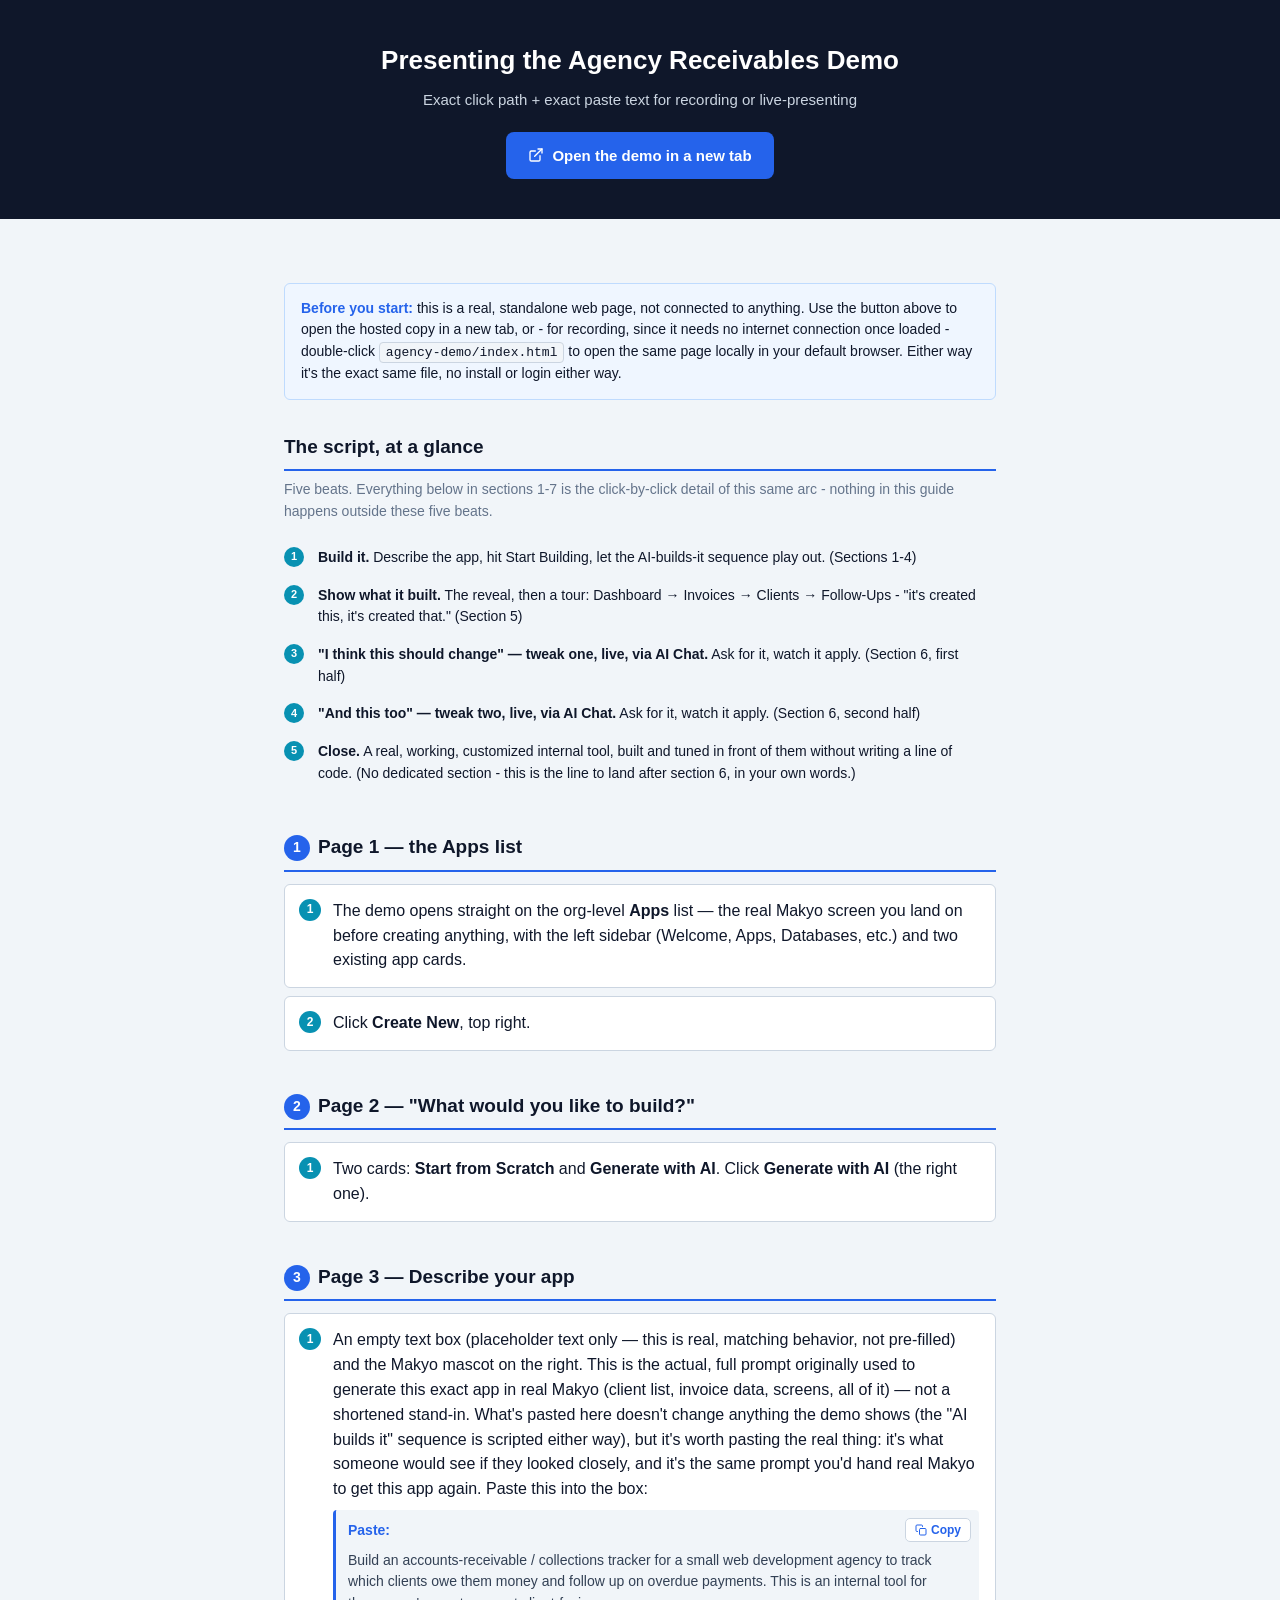
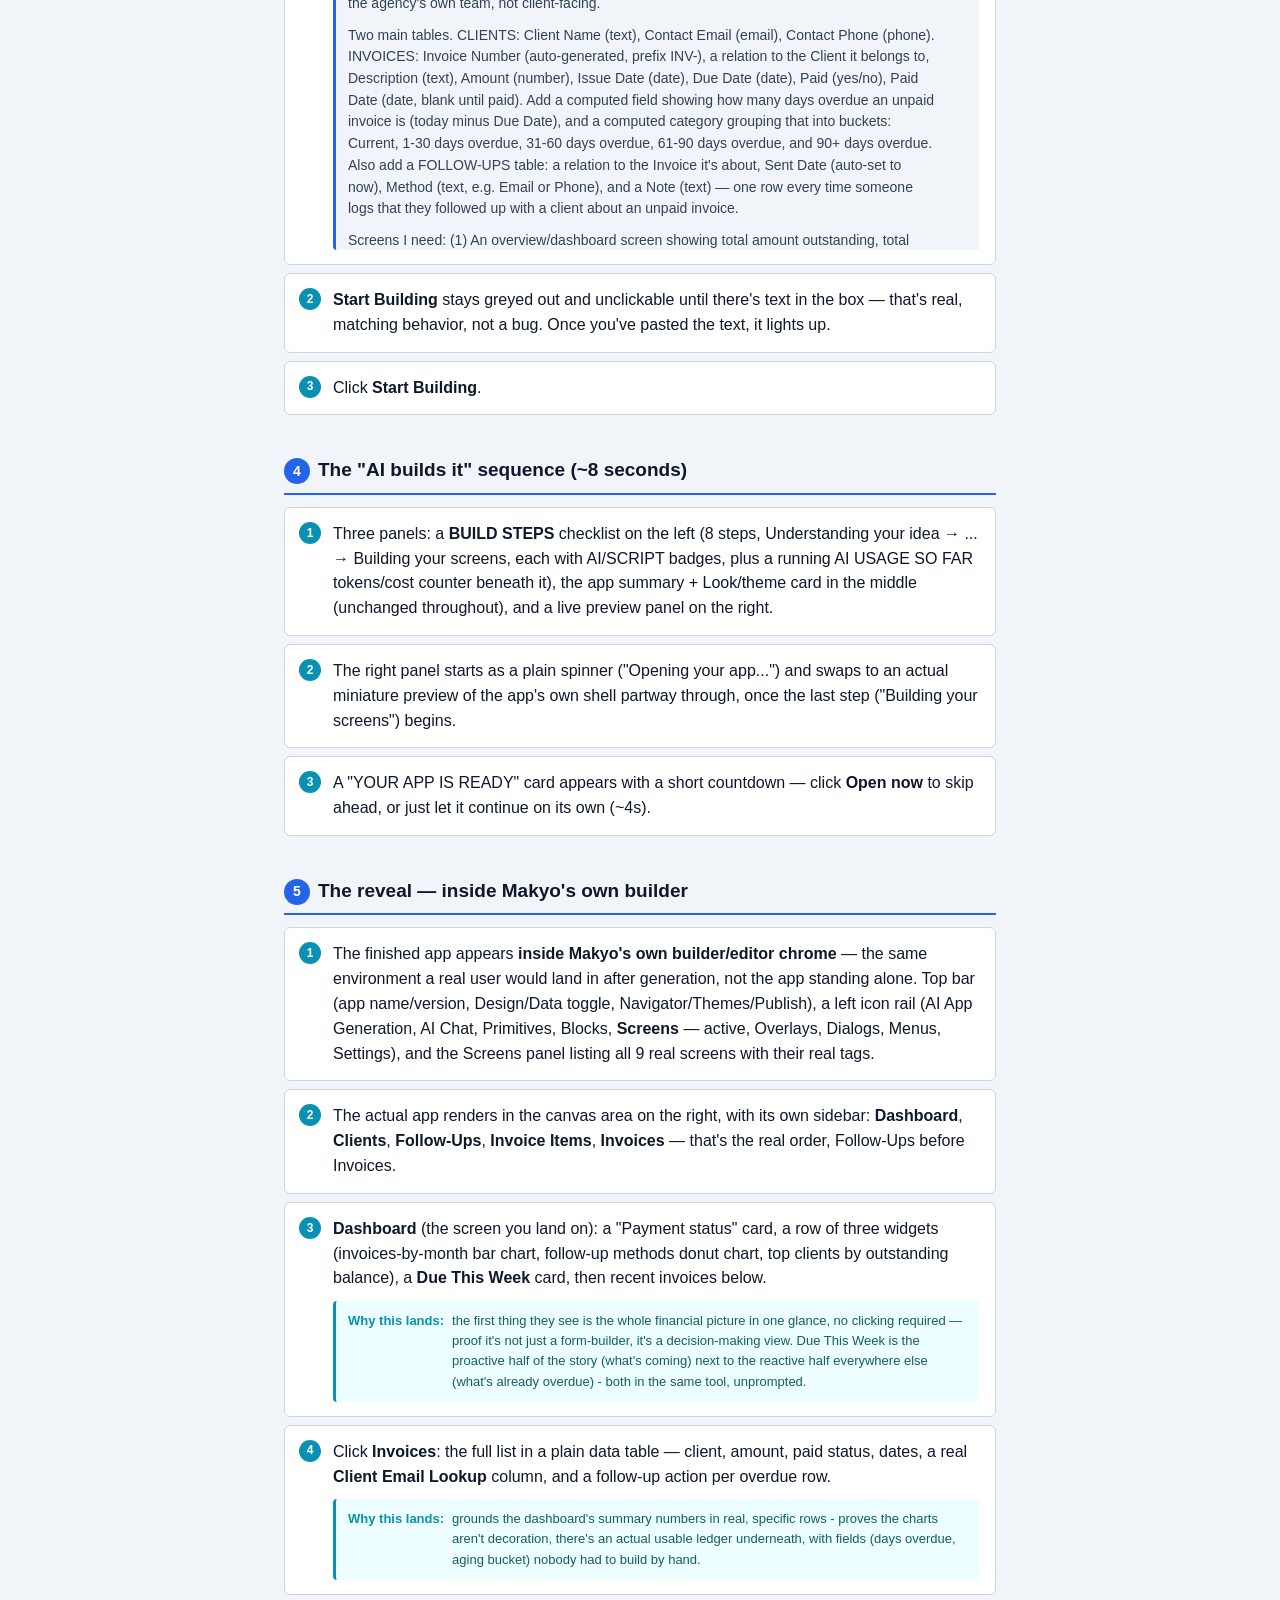
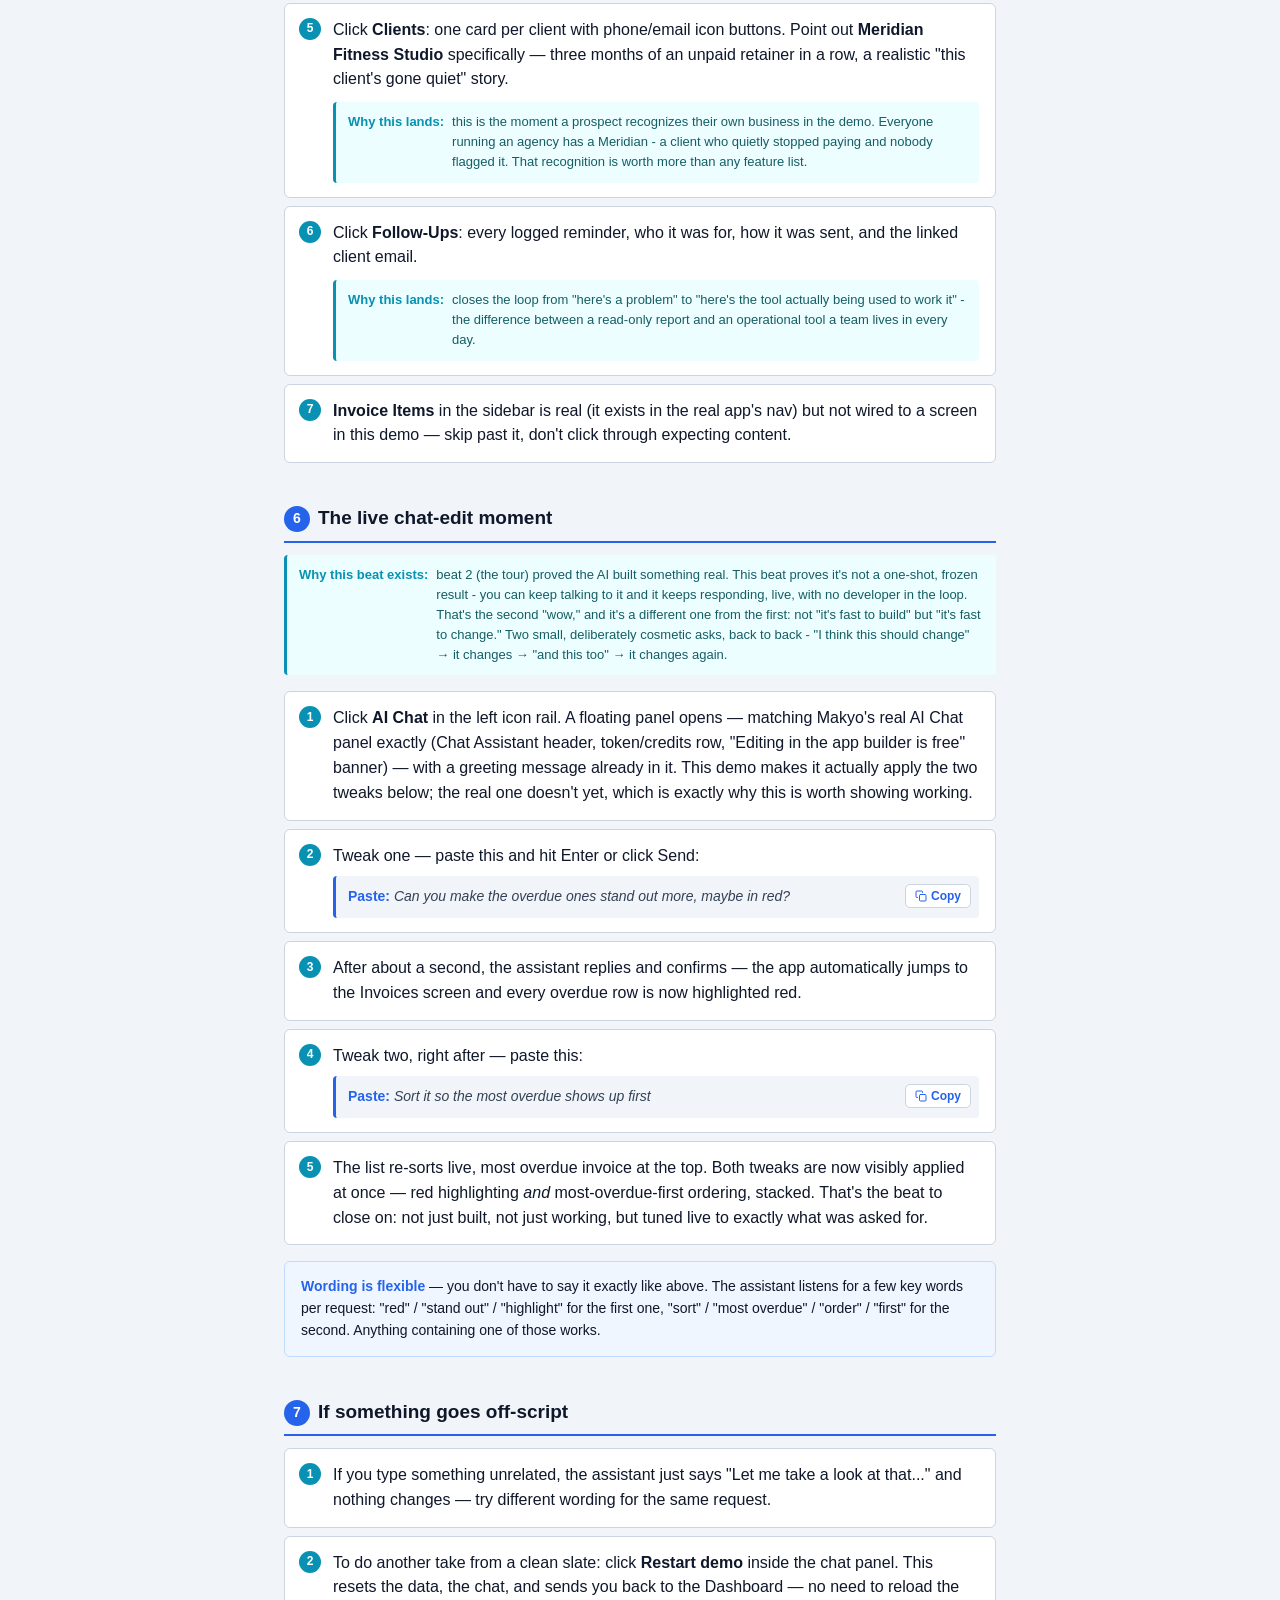
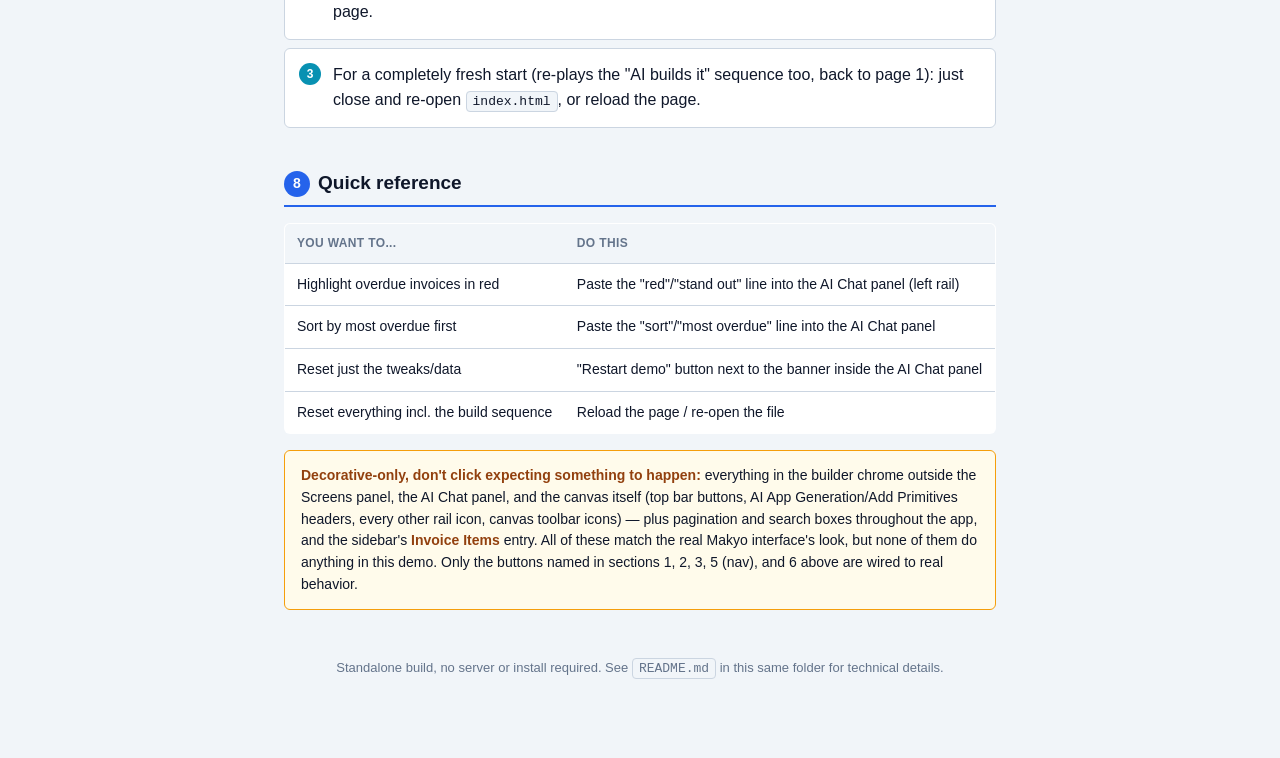
==== commit 7830fa9e: "Restructure the presenter guide around the actual pitch script" ====
--- a/cheat-sheets/agency-receivables-demo.html
+++ b/cheat-sheets/agency-receivables-demo.html
@@ -191,6 +191,47 @@
   }
   .open-demo-btn:hover { background: #1d4ed8; }
   .open-demo-btn svg { width: 16px; height: 16px; }
+  .why {
+    display: flex;
+    gap: 8px;
+    margin-top: 10px;
+    padding: 10px 12px;
+    background: #ecfeff;
+    border-left: 3px solid var(--teal);
+    border-radius: 4px;
+    font-size: 13px;
+    color: #155e63;
+  }
+  .why strong { color: var(--teal); white-space: nowrap; }
+  .arc {
+    counter-reset: arcstep;
+    padding: 0;
+    list-style: none;
+    margin: 16px 0 0;
+  }
+  .arc li {
+    counter-increment: arcstep;
+    position: relative;
+    padding: 8px 8px 8px 34px;
+    font-size: 14px;
+  }
+  .arc li::before {
+    content: counter(arcstep);
+    position: absolute;
+    left: 0;
+    top: 8px;
+    width: 20px;
+    height: 20px;
+    border-radius: 50%;
+    background: var(--teal);
+    color: white;
+    font-size: 11px;
+    font-weight: 700;
+    display: flex;
+    align-items: center;
+    justify-content: center;
+  }
+  .arc li strong { color: var(--navy); }
 </style>
 </head>
 <body>
@@ -209,6 +250,16 @@
   <div class="callout info">
     <strong>Before you start:</strong> this is a real, standalone web page, not connected to anything. Use the button above to open the hosted copy in a new tab, or - for recording, since it needs no internet connection once loaded - double-click <code>agency-demo/index.html</code> to open the same page locally in your default browser. Either way it's the exact same file, no install or login either way.
   </div>
+
+  <h2 style="margin-top:32px;">The script, at a glance</h2>
+  <p style="font-size:14px;color:var(--gray-500);margin-top:-4px;">Five beats. Everything below in sections 1-7 is the click-by-click detail of this same arc - nothing in this guide happens outside these five beats.</p>
+  <ol class="arc">
+    <li><strong>Build it.</strong> Describe the app, hit Start Building, let the AI-builds-it sequence play out. (Sections 1-4)</li>
+    <li><strong>Show what it built.</strong> The reveal, then a tour: Dashboard → Invoices → Clients → Follow-Ups - "it's created this, it's created that." (Section 5)</li>
+    <li><strong>"I think this should change" — tweak one, live, via AI Chat.</strong> Ask for it, watch it apply. (Section 6, first half)</li>
+    <li><strong>"And this too" — tweak two, live, via AI Chat.</strong> Ask for it, watch it apply. (Section 6, second half)</li>
+    <li><strong>Close.</strong> A real, working, customized internal tool, built and tuned in front of them without writing a line of code. (No dedicated section - this is the line to land after section 6, in your own words.)</li>
+  </ol>
 
   <h2><span class="num">1</span>Page 1 — the Apps list</h2>
   <ol class="steps">
@@ -304,17 +355,26 @@
   <ol class="steps">
     <li>The finished app appears <strong>inside Makyo's own builder/editor chrome</strong> — the same environment a real user would land in after generation, not the app standing alone. Top bar (app name/version, Design/Data toggle, Navigator/Themes/Publish), a left icon rail (AI App Generation, AI Chat, Primitives, Blocks, <strong>Screens</strong> — active, Overlays, Dialogs, Menus, Settings), and the Screens panel listing all 9 real screens with their real tags.</li>
     <li>The actual app renders in the canvas area on the right, with its own sidebar: <strong>Dashboard</strong>, <strong>Clients</strong>, <strong>Follow-Ups</strong>, <strong>Invoice Items</strong>, <strong>Invoices</strong> — that's the real order, Follow-Ups before Invoices.</li>
-    <li><strong>Dashboard</strong> (the screen you land on): a "Payment status" card, then a row of three widgets (invoices-by-month bar chart, follow-up methods donut chart, top clients by balance), then recent invoices below.</li>
-    <li>Click <strong>Invoices</strong>: the full list in a plain data table — client, amount, paid status, dates, a real <strong>Client Email Lookup</strong> column, and a follow-up action per overdue row.</li>
-    <li>Click <strong>Clients</strong>: one card per client with phone/email icon buttons. Point out <strong>Meridian Fitness Studio</strong> specifically — three months of an unpaid retainer in a row, a realistic "this client's gone quiet" story.</li>
-    <li>Click <strong>Follow-Ups</strong>: every logged reminder, who it was for, how it was sent, and the linked client email.</li>
+    <li><strong>Dashboard</strong> (the screen you land on): a "Payment status" card, a row of three widgets (invoices-by-month bar chart, follow-up methods donut chart, top clients by outstanding balance), a <strong>Due This Week</strong> card, then recent invoices below.
+      <div class="why"><strong>Why this lands:</strong> the first thing they see is the whole financial picture in one glance, no clicking required — proof it's not just a form-builder, it's a decision-making view. Due This Week is the proactive half of the story (what's coming) next to the reactive half everywhere else (what's already overdue) - both in the same tool, unprompted.</div>
+    </li>
+    <li>Click <strong>Invoices</strong>: the full list in a plain data table — client, amount, paid status, dates, a real <strong>Client Email Lookup</strong> column, and a follow-up action per overdue row.
+      <div class="why"><strong>Why this lands:</strong> grounds the dashboard's summary numbers in real, specific rows - proves the charts aren't decoration, there's an actual usable ledger underneath, with fields (days overdue, aging bucket) nobody had to build by hand.</div>
+    </li>
+    <li>Click <strong>Clients</strong>: one card per client with phone/email icon buttons. Point out <strong>Meridian Fitness Studio</strong> specifically — three months of an unpaid retainer in a row, a realistic "this client's gone quiet" story.
+      <div class="why"><strong>Why this lands:</strong> this is the moment a prospect recognizes their own business in the demo. Everyone running an agency has a Meridian - a client who quietly stopped paying and nobody flagged it. That recognition is worth more than any feature list.</div>
+    </li>
+    <li>Click <strong>Follow-Ups</strong>: every logged reminder, who it was for, how it was sent, and the linked client email.
+      <div class="why"><strong>Why this lands:</strong> closes the loop from "here's a problem" to "here's the tool actually being used to work it" - the difference between a read-only report and an operational tool a team lives in every day.</div>
+    </li>
     <li><strong>Invoice Items</strong> in the sidebar is real (it exists in the real app's nav) but not wired to a screen in this demo — skip past it, don't click through expecting content.</li>
   </ol>
 
   <h2><span class="num">6</span>The live chat-edit moment</h2>
+  <div class="why" style="margin-top:0;margin-bottom:16px;"><strong>Why this beat exists:</strong> beat 2 (the tour) proved the AI built something real. This beat proves it's not a one-shot, frozen result - you can keep talking to it and it keeps responding, live, with no developer in the loop. That's the second "wow," and it's a different one from the first: not "it's fast to build" but "it's fast to change." Two small, deliberately cosmetic asks, back to back - "I think this should change" → it changes → "and this too" → it changes again.</div>
   <ol class="steps">
     <li>Click <strong>AI Chat</strong> in the left icon rail. A floating panel opens — matching Makyo's real AI Chat panel exactly (Chat Assistant header, token/credits row, "Editing in the app builder is free" banner) — with a greeting message already in it. This demo makes it actually apply the two tweaks below; the real one doesn't yet, which is exactly why this is worth showing working.</li>
-    <li>Ask for the first tweak — paste this and hit Enter or click Send:
+    <li>Tweak one — paste this and hit Enter or click Send:
       <div class="say-wrap">
         <span class="say" id="tweak-1">Can you make the overdue ones stand out more, maybe in red?</span>
         <button class="copy-btn" type="button" data-copy-target="tweak-1">
@@ -324,7 +384,7 @@
       </div>
     </li>
     <li>After about a second, the assistant replies and confirms — the app automatically jumps to the Invoices screen and every overdue row is now highlighted red.</li>
-    <li>Ask for the second tweak — paste this:
+    <li>Tweak two, right after — paste this:
       <div class="say-wrap">
         <span class="say" id="tweak-2">Sort it so the most overdue shows up first</span>
         <button class="copy-btn" type="button" data-copy-target="tweak-2">
@@ -333,7 +393,7 @@
         </button>
       </div>
     </li>
-    <li>The list re-sorts live, most overdue invoice at the top.</li>
+    <li>The list re-sorts live, most overdue invoice at the top. Both tweaks are now visibly applied at once — red highlighting <em>and</em> most-overdue-first ordering, stacked. That's the beat to close on: not just built, not just working, but tuned live to exactly what was asked for.</li>
   </ol>
 
   <div class="callout info">
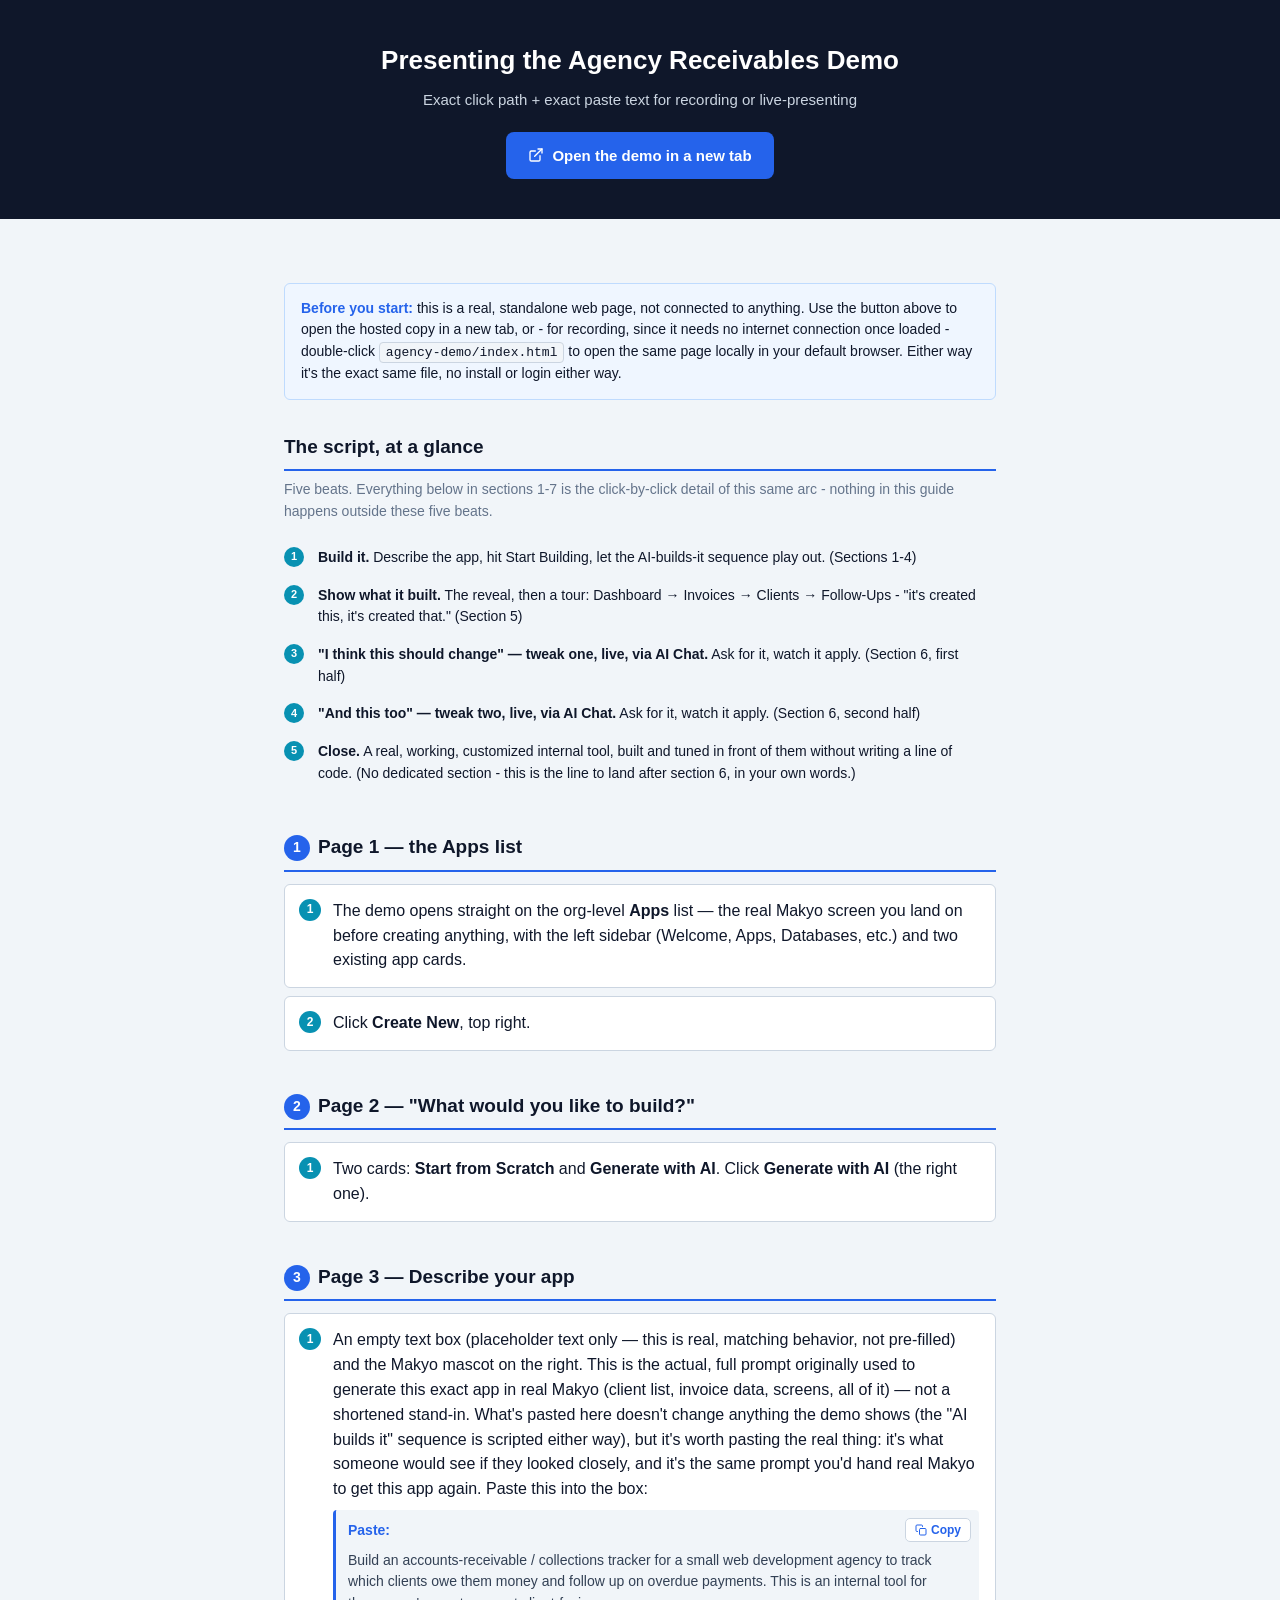
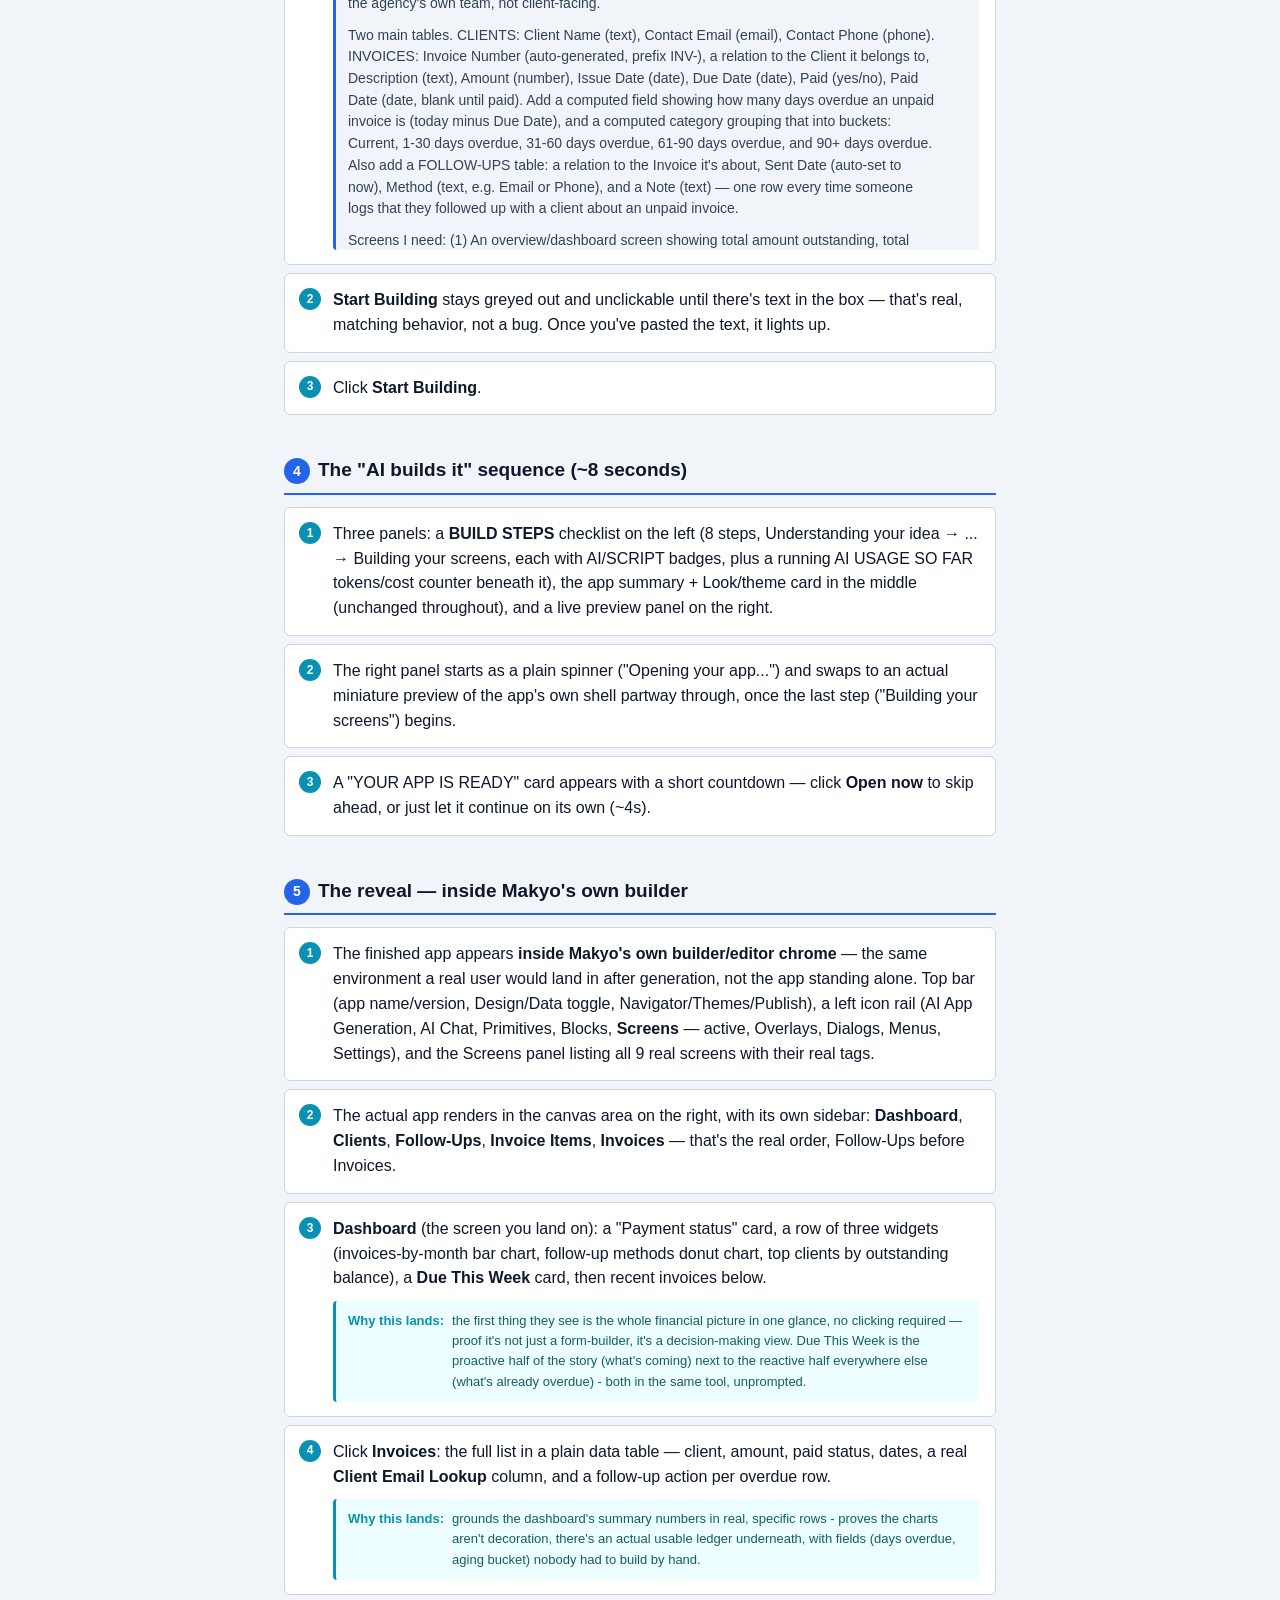
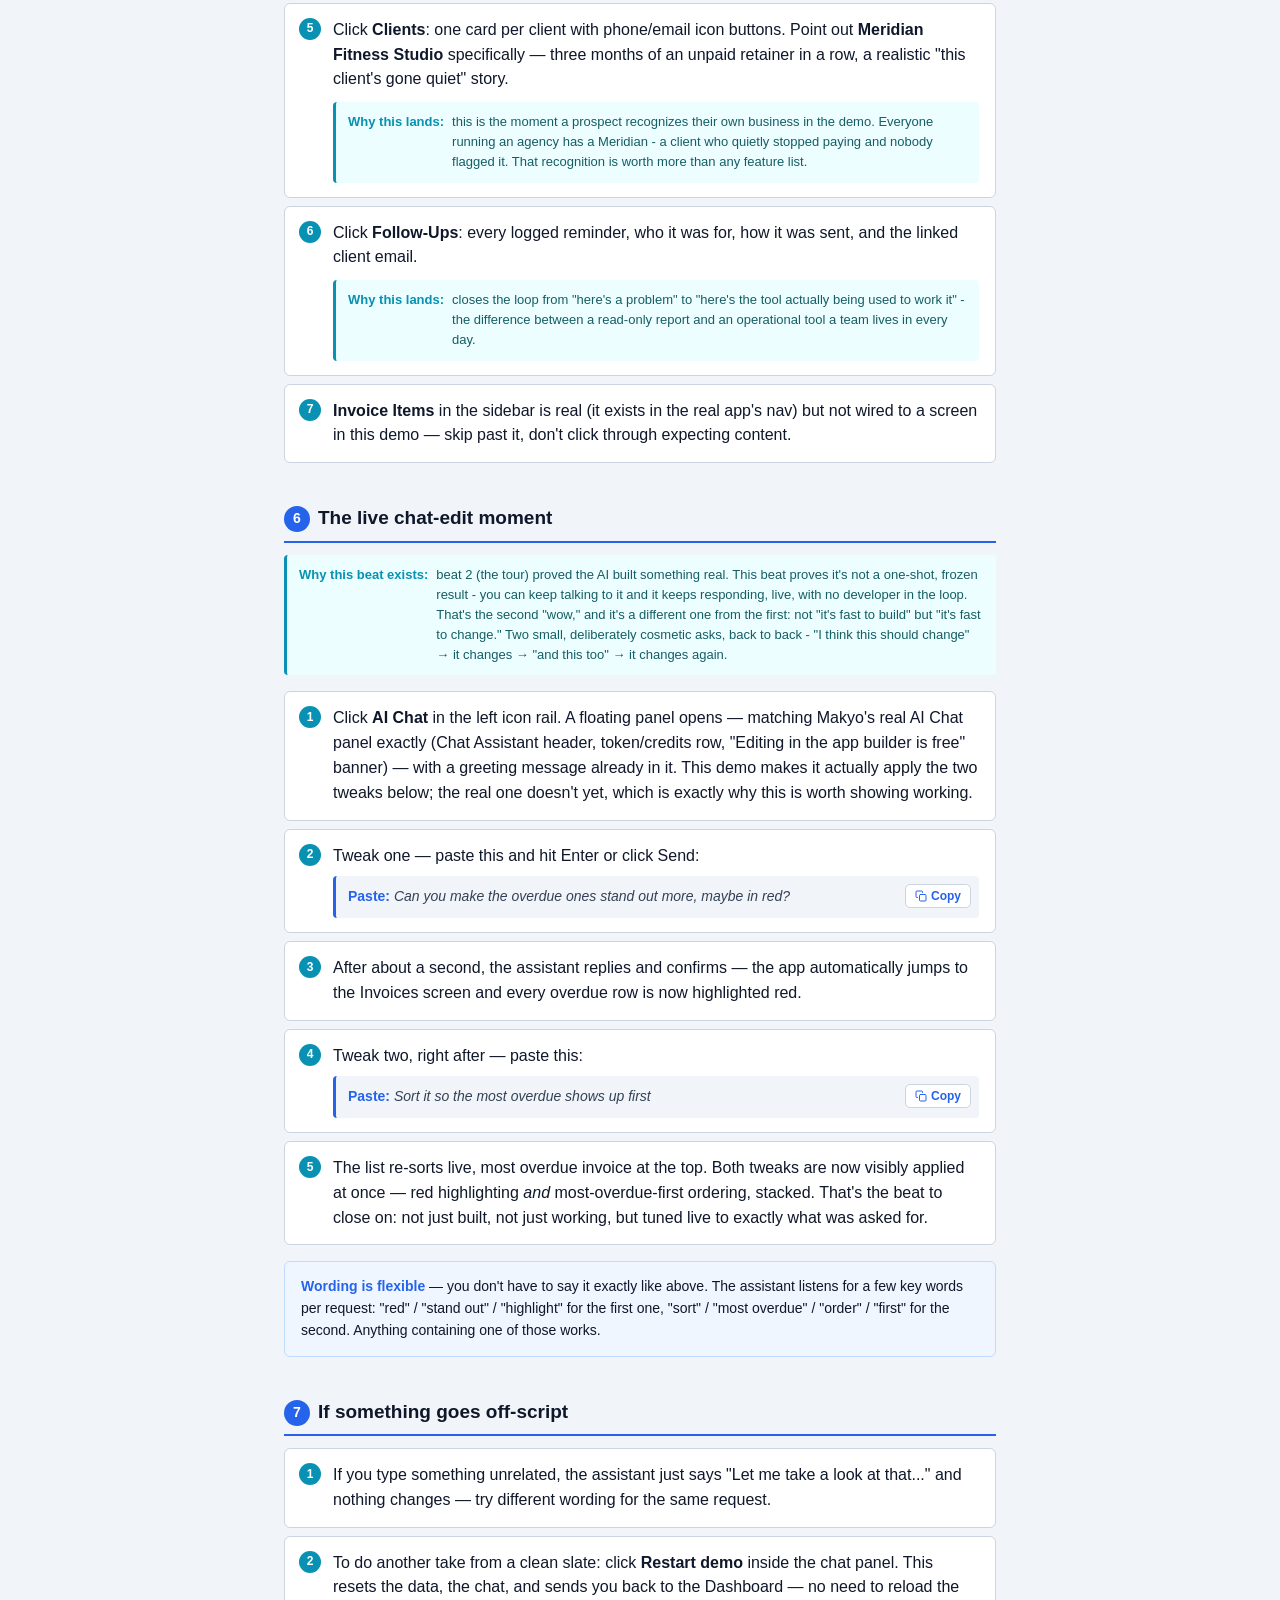
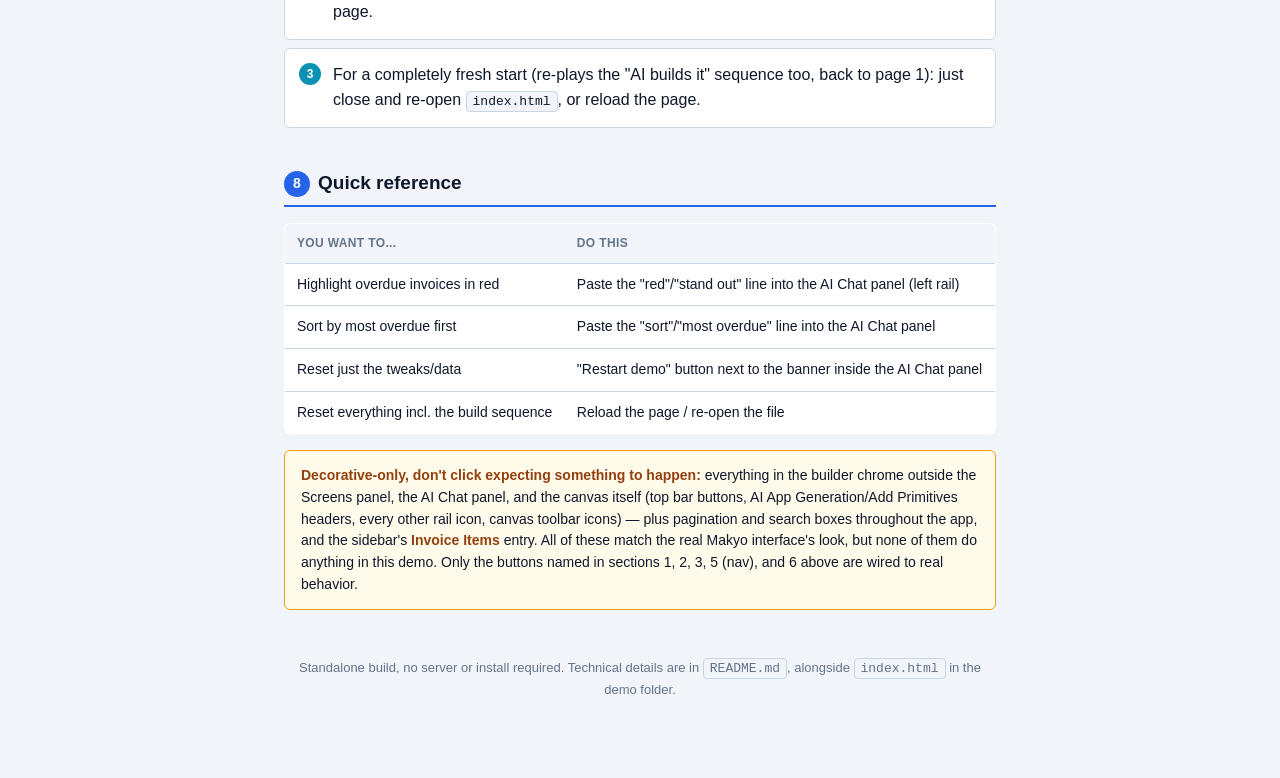
==== commit a82f84ad: "Design-language audit: table fidelity, Screen Settings panel, AI Chat greeting" ====
--- a/cheat-sheets/agency-receivables-demo.html
+++ b/cheat-sheets/agency-receivables-demo.html
@@ -420,7 +420,7 @@
     <strong>Decorative-only, don't click expecting something to happen:</strong> everything in the builder chrome outside the Screens panel, the AI Chat panel, and the canvas itself (top bar buttons, AI App Generation/Add Primitives headers, every other rail icon, canvas toolbar icons) — plus pagination and search boxes throughout the app, and the sidebar's <strong>Invoice Items</strong> entry. All of these match the real Makyo interface's look, but none of them do anything in this demo. Only the buttons named in sections 1, 2, 3, 5 (nav), and 6 above are wired to real behavior.
   </div>
 
-  <footer>Standalone build, no server or install required. See <code>README.md</code> in this same folder for technical details.</footer>
+  <footer>Standalone build, no server or install required. Technical details are in <code>README.md</code>, alongside <code>index.html</code> in the demo folder.</footer>
 
 </div>
 
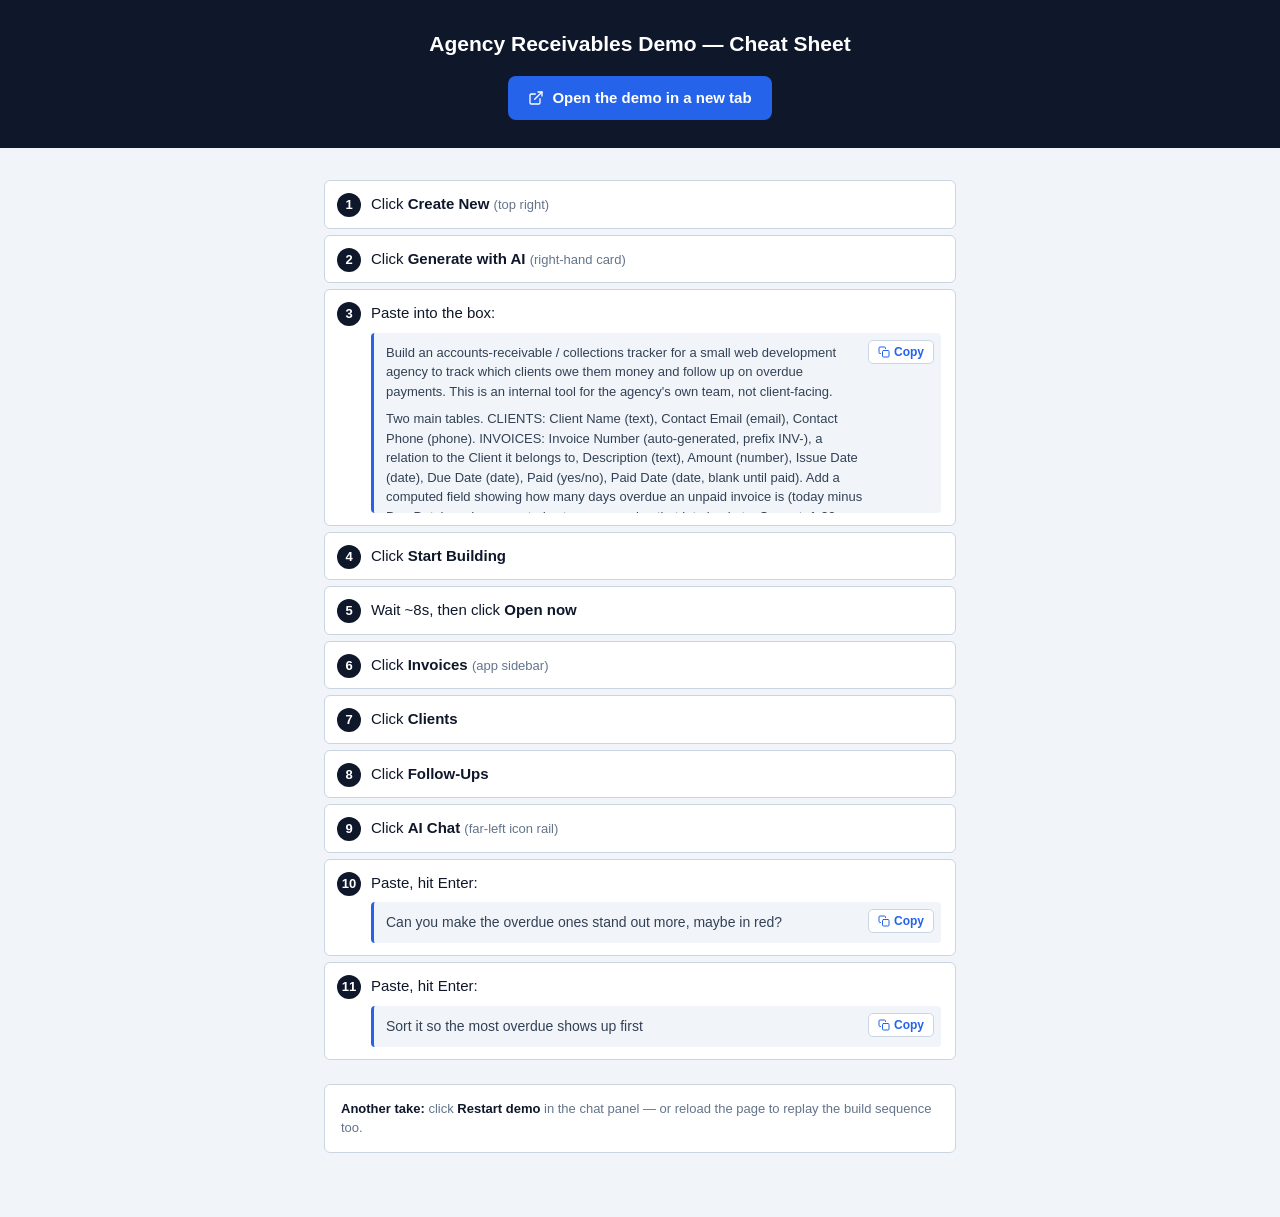
==== commit 6c6245c5: "Strip the cheat sheet down to pure actions" ====
--- a/cheat-sheets/agency-receivables-demo.html
+++ b/cheat-sheets/agency-receivables-demo.html
@@ -3,20 +3,14 @@
 <head>
 <meta charset="utf-8" />
 <meta name="viewport" content="width=device-width, initial-scale=1" />
-<title>Presenting the Agency Receivables Demo</title>
+<title>Agency Receivables Demo — Cheat Sheet</title>
 <style>
   :root {
     --navy: #0f172a;
     --blue: #2563eb;
-    --teal: #0891b2;
-    --offwhite: #f8fafc;
     --gray-100: #f1f5f9;
     --gray-300: #cbd5e1;
     --gray-500: #64748b;
-    --red: #dc2626;
-    --red-bg: #fee2e2;
-    --amber-bg: #fffbeb;
-    --amber-border: #f59e0b;
   }
   * { box-sizing: border-box; }
   body {
@@ -24,221 +18,73 @@
     background: var(--gray-100);
     color: var(--navy);
     font-family: -apple-system, "Segoe UI", Roboto, sans-serif;
-    line-height: 1.55;
-  }
-  .wrap { max-width: 760px; margin: 0 auto; padding: 48px 24px 80px; }
-  header {
-    background: var(--navy);
-    color: white;
-    padding: 40px 24px;
-    text-align: center;
-  }
-  header h1 {
-    font-size: 26px;
-    margin: 0 0 8px;
-  }
-  header p {
-    margin: 0;
-    color: #cbd5e1;
-    font-size: 15px;
-  }
-  h2 {
-    font-size: 19px;
-    margin: 40px 0 12px;
-    padding-bottom: 8px;
-    border-bottom: 2px solid var(--blue);
-  }
-  h2 .num {
-    display: inline-flex;
-    align-items: center;
-    justify-content: center;
-    width: 26px;
-    height: 26px;
-    border-radius: 50%;
-    background: var(--blue);
-    color: white;
-    font-size: 14px;
-    margin-right: 8px;
-    vertical-align: middle;
-  }
-  ol.steps { padding-left: 0; list-style: none; counter-reset: step; margin: 0; }
-  ol.steps > li {
+    line-height: 1.5;
+  }
+  header { background: var(--navy); color: white; padding: 28px 24px; text-align: center; }
+  header h1 { font-size: 21px; margin: 0; }
+  .open-demo-btn {
+    display: inline-flex; align-items: center; gap: 8px;
+    background: var(--blue); color: white; text-decoration: none;
+    font-weight: 700; font-size: 15px; padding: 11px 20px;
+    border-radius: 8px; margin-top: 16px;
+  }
+  .open-demo-btn:hover { background: #1d4ed8; }
+  .open-demo-btn svg { width: 16px; height: 16px; }
+  .wrap { max-width: 680px; margin: 0 auto; padding: 32px 24px 64px; }
+  ol { padding-left: 0; list-style: none; counter-reset: step; margin: 0; }
+  ol > li {
     counter-increment: step;
     position: relative;
-    padding: 14px 16px 14px 48px;
-    margin-bottom: 8px;
+    padding: 12px 14px 12px 46px;
+    margin-bottom: 6px;
     background: white;
     border-radius: 6px;
     border: 1px solid var(--gray-300);
-  }
-  ol.steps > li::before {
+    font-size: 15px;
+  }
+  ol > li::before {
     content: counter(step);
-    position: absolute;
-    left: 14px;
-    top: 14px;
-    width: 22px;
-    height: 22px;
-    border-radius: 50%;
-    background: var(--teal);
-    color: white;
-    font-size: 12px;
-    font-weight: 700;
-    display: flex;
-    align-items: center;
-    justify-content: center;
-  }
+    position: absolute; left: 12px; top: 12px;
+    width: 24px; height: 24px; border-radius: 50%;
+    background: var(--navy); color: white;
+    font-size: 13px; font-weight: 700;
+    display: flex; align-items: center; justify-content: center;
+  }
+  .dim { color: var(--gray-500); font-size: 13px; }
   .say-wrap { position: relative; margin-top: 8px; }
   .say {
-    display: block;
-    padding: 10px 40px 10px 12px;
-    background: var(--gray-100);
-    border-left: 3px solid var(--blue);
-    border-radius: 4px;
-    font-style: italic;
-    color: #334155;
-    font-size: 14px;
-  }
-  .say::before { content: "Paste: "; font-style: normal; font-weight: 700; color: var(--blue); }
+    /* Right padding clears the absolutely-positioned Copy button (~62px
+       wide plus its 7px offset) so text never runs underneath it. */
+    display: block; padding: 10px 78px 10px 12px;
+    background: var(--gray-100); border-left: 3px solid var(--blue);
+    border-radius: 4px; color: #334155; font-size: 14px;
+  }
+  .say--prompt { max-height: 180px; overflow-y: auto; font-size: 13px; }
+  .say--prompt p { margin: 0 0 8px; }
+  .say--prompt p:last-child { margin-bottom: 0; }
   .copy-btn {
-    position: absolute;
-    top: 8px;
-    right: 8px;
-    display: flex;
-    align-items: center;
-    gap: 4px;
-    background: white;
-    border: 1px solid var(--gray-300);
-    color: var(--blue);
-    font-size: 12px;
-    font-weight: 700;
-    font-family: inherit;
-    padding: 4px 9px;
-    border-radius: 5px;
-    cursor: pointer;
+    position: absolute; top: 7px; right: 7px;
+    display: flex; align-items: center; gap: 4px;
+    background: white; border: 1px solid var(--gray-300);
+    color: var(--blue); font-size: 12px; font-weight: 700;
+    font-family: inherit; padding: 4px 9px; border-radius: 5px; cursor: pointer;
   }
   .copy-btn:hover { background: var(--gray-100); }
   .copy-btn svg { width: 12px; height: 12px; flex-shrink: 0; }
   .copy-btn.copied { background: #dcfce7; border-color: #86efac; color: #15803d; }
-  /* The full real generation prompt is long and structured (paragraphs +
-     a 17-line invoice list) - the compact inline .say style doesn't fit
-     it. This variant keeps the same "here's what to paste" look but with
-     paragraph spacing and a taller copy target. */
-  .say--prompt {
-    font-style: normal;
-    max-height: 340px;
-    overflow-y: auto;
-  }
-  .say--prompt p { margin: 0 0 10px; }
-  .say--prompt p:last-child { margin-bottom: 0; }
-  .say--prompt .invoice-lines { margin: 0 0 10px; line-height: 1.7; }
-  .say--prompt::before { display: block; margin-bottom: 8px; }
-  /* Holds the byte-exact paste text (real newlines between paragraphs and
-     invoice lines) that the visible, HTML-formatted .say--prompt above is
-     built from - the copy button reads from here, not from the formatted
-     version, so copying never depends on how <p>/<br> boundaries collapse
-     when read back via textContent. */
   .raw-copy-source { position: absolute; left: -9999px; width: 1px; height: 1px; opacity: 0; }
-  code {
-    background: var(--gray-100);
-    padding: 2px 6px;
-    border-radius: 4px;
-    font-size: 13px;
-    border: 1px solid var(--gray-300);
-  }
-  .callout {
-    padding: 14px 16px;
-    border-radius: 6px;
-    margin: 16px 0;
-    font-size: 14px;
-  }
-  .callout.warn {
-    background: var(--amber-bg);
-    border: 1px solid var(--amber-border);
-  }
-  .callout.warn strong { color: #92400e; }
-  .callout.info {
-    background: #eff6ff;
-    border: 1px solid #bfdbfe;
-  }
-  .callout.info strong { color: var(--blue); }
-  .dont-click {
-    display: inline-block;
-    background: var(--red-bg);
-    color: var(--red);
-    padding: 1px 8px;
-    border-radius: 10px;
-    font-size: 12px;
-    font-weight: 700;
-    margin-left: 6px;
-  }
-  table { width: 100%; border-collapse: collapse; margin: 16px 0; background: white; border-radius: 6px; overflow: hidden; border: 1px solid var(--gray-300); }
-  th, td { text-align: left; padding: 10px 12px; font-size: 14px; border-bottom: 1px solid var(--gray-300); }
-  th { background: var(--gray-100); font-size: 12px; text-transform: uppercase; letter-spacing: 0.03em; color: var(--gray-500); }
-  tr:last-child td { border-bottom: none; }
-  footer { text-align: center; color: var(--gray-500); font-size: 13px; margin-top: 48px; }
-  .open-demo-btn {
-    display: inline-flex;
-    align-items: center;
-    gap: 8px;
-    background: var(--blue);
-    color: white;
-    text-decoration: none;
-    font-weight: 700;
-    font-size: 15px;
-    padding: 12px 22px;
-    border-radius: 8px;
-    margin-top: 20px;
-  }
-  .open-demo-btn:hover { background: #1d4ed8; }
-  .open-demo-btn svg { width: 16px; height: 16px; }
-  .why {
-    display: flex;
-    gap: 8px;
-    margin-top: 10px;
-    padding: 10px 12px;
-    background: #ecfeff;
-    border-left: 3px solid var(--teal);
-    border-radius: 4px;
-    font-size: 13px;
-    color: #155e63;
-  }
-  .why strong { color: var(--teal); white-space: nowrap; }
-  .arc {
-    counter-reset: arcstep;
-    padding: 0;
-    list-style: none;
-    margin: 16px 0 0;
-  }
-  .arc li {
-    counter-increment: arcstep;
-    position: relative;
-    padding: 8px 8px 8px 34px;
-    font-size: 14px;
-  }
-  .arc li::before {
-    content: counter(arcstep);
-    position: absolute;
-    left: 0;
-    top: 8px;
-    width: 20px;
-    height: 20px;
-    border-radius: 50%;
-    background: var(--teal);
-    color: white;
-    font-size: 11px;
-    font-weight: 700;
-    display: flex;
-    align-items: center;
-    justify-content: center;
-  }
-  .arc li strong { color: var(--navy); }
+  footer {
+    margin-top: 24px; padding: 14px 16px; background: white;
+    border: 1px solid var(--gray-300); border-radius: 6px;
+    font-size: 13px; color: var(--gray-500);
+  }
+  footer strong { color: var(--navy); }
 </style>
 </head>
 <body>
 
 <header>
-  <h1>Presenting the Agency Receivables Demo</h1>
-  <p>Exact click path + exact paste text for recording or live-presenting</p>
+  <h1>Agency Receivables Demo — Cheat Sheet</h1>
   <a class="open-demo-btn" href="https://makyo-gtm.github.io/demos/agency-receivables/" target="_blank" rel="noopener">
     <svg viewBox="0 0 24 24" fill="none" stroke="currentColor" stroke-width="2" stroke-linecap="round" stroke-linejoin="round"><path d="M18 13v6a2 2 0 0 1-2 2H5a2 2 0 0 1-2-2V8a2 2 0 0 1 2-2h6"/><polyline points="15 3 21 3 21 9"/><line x1="10" y1="14" x2="21" y2="3"/></svg>
     Open the demo in a new tab
@@ -246,35 +92,10 @@
 </header>
 
 <div class="wrap">
-
-  <div class="callout info">
-    <strong>Before you start:</strong> this is a real, standalone web page, not connected to anything. Use the button above to open the hosted copy in a new tab, or - for recording, since it needs no internet connection once loaded - double-click <code>agency-demo/index.html</code> to open the same page locally in your default browser. Either way it's the exact same file, no install or login either way.
-  </div>
-
-  <h2 style="margin-top:32px;">The script, at a glance</h2>
-  <p style="font-size:14px;color:var(--gray-500);margin-top:-4px;">Five beats. Everything below in sections 1-7 is the click-by-click detail of this same arc - nothing in this guide happens outside these five beats.</p>
-  <ol class="arc">
-    <li><strong>Build it.</strong> Describe the app, hit Start Building, let the AI-builds-it sequence play out. (Sections 1-4)</li>
-    <li><strong>Show what it built.</strong> The reveal, then a tour: Dashboard → Invoices → Clients → Follow-Ups - "it's created this, it's created that." (Section 5)</li>
-    <li><strong>"I think this should change" — tweak one, live, via AI Chat.</strong> Ask for it, watch it apply. (Section 6, first half)</li>
-    <li><strong>"And this too" — tweak two, live, via AI Chat.</strong> Ask for it, watch it apply. (Section 6, second half)</li>
-    <li><strong>Close.</strong> A real, working, customized internal tool, built and tuned in front of them without writing a line of code. (No dedicated section - this is the line to land after section 6, in your own words.)</li>
-  </ol>
-
-  <h2><span class="num">1</span>Page 1 — the Apps list</h2>
-  <ol class="steps">
-    <li>The demo opens straight on the org-level <strong>Apps</strong> list — the real Makyo screen you land on before creating anything, with the left sidebar (Welcome, Apps, Databases, etc.) and two existing app cards.</li>
-    <li>Click <strong>Create New</strong>, top right.</li>
-  </ol>
-
-  <h2><span class="num">2</span>Page 2 — "What would you like to build?"</h2>
-  <ol class="steps">
-    <li>Two cards: <strong>Start from Scratch</strong> and <strong>Generate with AI</strong>. Click <strong>Generate with AI</strong> (the right one).</li>
-  </ol>
-
-  <h2><span class="num">3</span>Page 3 — Describe your app</h2>
-  <ol class="steps">
-    <li>An empty text box (placeholder text only — this is real, matching behavior, not pre-filled) and the Makyo mascot on the right. This is the actual, full prompt originally used to generate this exact app in real Makyo (client list, invoice data, screens, all of it) — not a shortened stand-in. What's pasted here doesn't change anything the demo shows (the "AI builds it" sequence is scripted either way), but it's worth pasting the real thing: it's what someone would see if they looked closely, and it's the same prompt you'd hand real Makyo to get this app again. Paste this into the box:
+  <ol>
+    <li>Click <strong>Create New</strong> <span class="dim">(top right)</span></li>
+    <li>Click <strong>Generate with AI</strong> <span class="dim">(right-hand card)</span></li>
+    <li>Paste into the box:
       <div class="say-wrap">
         <div class="say say--prompt" id="app-prompt-display">
           <p>Build an accounts-receivable / collections tracker for a small web development agency to track which clients owe them money and follow up on overdue payments. This is an internal tool for the agency's own team, not client-facing.</p>
@@ -282,8 +103,7 @@
           <p>Screens I need: (1) An overview/dashboard screen showing total amount outstanding, total amount overdue, and how many invoices are currently overdue — show this however you think best represents it. (2) A table of all invoices, filterable by client and by paid/unpaid status, sortable by due date. (3) A view of overdue invoices organized by their aging bucket (Current / 1-30 / 31-60 / 61-90 / 90+ days overdue) so it's easy to see which are the most urgent — again, however you think best represents that grouping. (4) A per-client screen showing that client's invoices and how much they owe in total. (5) A button on an overdue invoice to log that a payment reminder was sent, which records a new row in Follow-Ups with today's date.</p>
           <p>Use this exact data — don't invent your own clients or invoices, populate the tables with precisely this:</p>
           <p>CLIENTS: (1) Harbor &amp; Vine Wine Bar, hello@harborandvine.com, (206) 555-0114. (2) Meridian Fitness Studio, billing@meridianfitness.com, (206) 555-0177. (3) Bluepeak Retail Co., orders@bluepeakretail.com, (206) 555-0142. (4) Nolan &amp; Cross Law Group, accounts@nolancrosslaw.com, (206) 555-0199. (5) Cedar Grove Dental, office@cedargrovedental.com, (206) 555-0163. (6) Alta Property Management, ap@altapropertymgmt.com, (206) 555-0128. (7) Sunroot Café, hi@sunrootcafe.com, (206) 555-0155.</p>
-          <p>INVOICES (Client, Description, Amount, Issue Date, Due Date, Paid, Paid Date):</p>
-          <p class="invoice-lines">
+          <p>INVOICES (Client, Description, Amount, Issue Date, Due Date, Paid, Paid Date):<br>
             Harbor &amp; Vine Wine Bar, "Website Redesign — Deposit (50%)", $3750, 2026-06-15, 2026-06-29, Yes, 2026-06-27.<br>
             Harbor &amp; Vine Wine Bar, "Website Redesign — Final Payment on Launch", $3750, 2026-08-01, 2026-08-15, No, (blank).<br>
             Meridian Fitness Studio, "Monthly Hosting &amp; Maintenance Retainer — June", $250, 2026-06-01, 2026-06-10, Yes, 2026-06-09.<br>
@@ -300,8 +120,7 @@
             Alta Property Management, "Website Redesign — Deposit", $2500, 2026-08-01, 2026-08-15, Yes, 2026-08-14.<br>
             Alta Property Management, "Website Redesign — Final Payment", $2500, 2026-09-06, 2026-09-20, No, (blank).<br>
             Sunroot Café, "Monthly Hosting &amp; Maintenance Retainer — August", $150, 2026-08-01, 2026-08-10, Yes, 2026-08-09.<br>
-            Sunroot Café, "Monthly Hosting &amp; Maintenance Retainer — September", $150, 2026-09-01, 2026-09-10, No, (blank).
-          </p>
+            Sunroot Café, "Monthly Hosting &amp; Maintenance Retainer — September", $150, 2026-09-01, 2026-09-10, No, (blank).</p>
           <p>Notice Meridian Fitness Studio paid their June retainer on time, then stopped — July, August, and September are all unpaid in a row. That's deliberate: their retainer quietly lapsed, exactly the kind of thing that happens to real agencies. Keep that pattern intact, don't smooth it out. Keep the theme clean and professional; this is a demo for a business audience, built to feel like it was made for this specific agency, not a generic sample.</p>
         </div>
         <button class="copy-btn" type="button" data-copy-target="app-prompt-raw">
@@ -340,41 +159,13 @@
 Notice Meridian Fitness Studio paid their June retainer on time, then stopped — July, August, and September are all unpaid in a row. That's deliberate: their retainer quietly lapsed, exactly the kind of thing that happens to real agencies. Keep that pattern intact, don't smooth it out. Keep the theme clean and professional; this is a demo for a business audience, built to feel like it was made for this specific agency, not a generic sample.</textarea>
       </div>
     </li>
-    <li><strong>Start Building</strong> stays greyed out and unclickable until there's text in the box — that's real, matching behavior, not a bug. Once you've pasted the text, it lights up.</li>
-    <li>Click <strong>Start Building</strong>.</li>
-  </ol>
-
-  <h2><span class="num">4</span>The "AI builds it" sequence (~8 seconds)</h2>
-  <ol class="steps">
-    <li>Three panels: a <strong>BUILD STEPS</strong> checklist on the left (8 steps, Understanding your idea → ... → Building your screens, each with AI/SCRIPT badges, plus a running AI USAGE SO FAR tokens/cost counter beneath it), the app summary + Look/theme card in the middle (unchanged throughout), and a live preview panel on the right.</li>
-    <li>The right panel starts as a plain spinner ("Opening your app...") and swaps to an actual miniature preview of the app's own shell partway through, once the last step ("Building your screens") begins.</li>
-    <li>A "YOUR APP IS READY" card appears with a short countdown — click <strong>Open now</strong> to skip ahead, or just let it continue on its own (~4s).</li>
-  </ol>
-
-  <h2><span class="num">5</span>The reveal — inside Makyo's own builder</h2>
-  <ol class="steps">
-    <li>The finished app appears <strong>inside Makyo's own builder/editor chrome</strong> — the same environment a real user would land in after generation, not the app standing alone. Top bar (app name/version, Design/Data toggle, Navigator/Themes/Publish), a left icon rail (AI App Generation, AI Chat, Primitives, Blocks, <strong>Screens</strong> — active, Overlays, Dialogs, Menus, Settings), and the Screens panel listing all 9 real screens with their real tags.</li>
-    <li>The actual app renders in the canvas area on the right, with its own sidebar: <strong>Dashboard</strong>, <strong>Clients</strong>, <strong>Follow-Ups</strong>, <strong>Invoice Items</strong>, <strong>Invoices</strong> — that's the real order, Follow-Ups before Invoices.</li>
-    <li><strong>Dashboard</strong> (the screen you land on): a "Payment status" card, a row of three widgets (invoices-by-month bar chart, follow-up methods donut chart, top clients by outstanding balance), a <strong>Due This Week</strong> card, then recent invoices below.
-      <div class="why"><strong>Why this lands:</strong> the first thing they see is the whole financial picture in one glance, no clicking required — proof it's not just a form-builder, it's a decision-making view. Due This Week is the proactive half of the story (what's coming) next to the reactive half everywhere else (what's already overdue) - both in the same tool, unprompted.</div>
-    </li>
-    <li>Click <strong>Invoices</strong>: the full list in a plain data table — client, amount, paid status, dates, a real <strong>Client Email Lookup</strong> column, and a follow-up action per overdue row.
-      <div class="why"><strong>Why this lands:</strong> grounds the dashboard's summary numbers in real, specific rows - proves the charts aren't decoration, there's an actual usable ledger underneath, with fields (days overdue, aging bucket) nobody had to build by hand.</div>
-    </li>
-    <li>Click <strong>Clients</strong>: one card per client with phone/email icon buttons. Point out <strong>Meridian Fitness Studio</strong> specifically — three months of an unpaid retainer in a row, a realistic "this client's gone quiet" story.
-      <div class="why"><strong>Why this lands:</strong> this is the moment a prospect recognizes their own business in the demo. Everyone running an agency has a Meridian - a client who quietly stopped paying and nobody flagged it. That recognition is worth more than any feature list.</div>
-    </li>
-    <li>Click <strong>Follow-Ups</strong>: every logged reminder, who it was for, how it was sent, and the linked client email.
-      <div class="why"><strong>Why this lands:</strong> closes the loop from "here's a problem" to "here's the tool actually being used to work it" - the difference between a read-only report and an operational tool a team lives in every day.</div>
-    </li>
-    <li><strong>Invoice Items</strong> in the sidebar is real (it exists in the real app's nav) but not wired to a screen in this demo — skip past it, don't click through expecting content.</li>
-  </ol>
-
-  <h2><span class="num">6</span>The live chat-edit moment</h2>
-  <div class="why" style="margin-top:0;margin-bottom:16px;"><strong>Why this beat exists:</strong> beat 2 (the tour) proved the AI built something real. This beat proves it's not a one-shot, frozen result - you can keep talking to it and it keeps responding, live, with no developer in the loop. That's the second "wow," and it's a different one from the first: not "it's fast to build" but "it's fast to change." Two small, deliberately cosmetic asks, back to back - "I think this should change" → it changes → "and this too" → it changes again.</div>
-  <ol class="steps">
-    <li>Click <strong>AI Chat</strong> in the left icon rail. A floating panel opens — matching Makyo's real AI Chat panel exactly (Chat Assistant header, token/credits row, "Editing in the app builder is free" banner) — with a greeting message already in it. This demo makes it actually apply the two tweaks below; the real one doesn't yet, which is exactly why this is worth showing working.</li>
-    <li>Tweak one — paste this and hit Enter or click Send:
+    <li>Click <strong>Start Building</strong></li>
+    <li>Wait ~8s, then click <strong>Open now</strong></li>
+    <li>Click <strong>Invoices</strong> <span class="dim">(app sidebar)</span></li>
+    <li>Click <strong>Clients</strong></li>
+    <li>Click <strong>Follow-Ups</strong></li>
+    <li>Click <strong>AI Chat</strong> <span class="dim">(far-left icon rail)</span></li>
+    <li>Paste, hit Enter:
       <div class="say-wrap">
         <span class="say" id="tweak-1">Can you make the overdue ones stand out more, maybe in red?</span>
         <button class="copy-btn" type="button" data-copy-target="tweak-1">
@@ -383,8 +174,7 @@
         </button>
       </div>
     </li>
-    <li>After about a second, the assistant replies and confirms — the app automatically jumps to the Invoices screen and every overdue row is now highlighted red.</li>
-    <li>Tweak two, right after — paste this:
+    <li>Paste, hit Enter:
       <div class="say-wrap">
         <span class="say" id="tweak-2">Sort it so the most overdue shows up first</span>
         <button class="copy-btn" type="button" data-copy-target="tweak-2">
@@ -393,35 +183,11 @@
         </button>
       </div>
     </li>
-    <li>The list re-sorts live, most overdue invoice at the top. Both tweaks are now visibly applied at once — red highlighting <em>and</em> most-overdue-first ordering, stacked. That's the beat to close on: not just built, not just working, but tuned live to exactly what was asked for.</li>
   </ol>
 
-  <div class="callout info">
-    <strong>Wording is flexible</strong> — you don't have to say it exactly like above. The assistant listens for a few key words per request: "red" / "stand out" / "highlight" for the first one, "sort" / "most overdue" / "order" / "first" for the second. Anything containing one of those works.
-  </div>
-
-  <h2><span class="num">7</span>If something goes off-script</h2>
-  <ol class="steps">
-    <li>If you type something unrelated, the assistant just says "Let me take a look at that..." and nothing changes — try different wording for the same request.</li>
-    <li>To do another take from a clean slate: click <strong>Restart demo</strong> inside the chat panel. This resets the data, the chat, and sends you back to the Dashboard — no need to reload the page.</li>
-    <li>For a completely fresh start (re-plays the "AI builds it" sequence too, back to page 1): just close and re-open <code>index.html</code>, or reload the page.</li>
-  </ol>
-
-  <h2><span class="num">8</span>Quick reference</h2>
-  <table>
-    <tr><th>You want to...</th><th>Do this</th></tr>
-    <tr><td>Highlight overdue invoices in red</td><td>Paste the "red"/"stand out" line into the AI Chat panel (left rail)</td></tr>
-    <tr><td>Sort by most overdue first</td><td>Paste the "sort"/"most overdue" line into the AI Chat panel</td></tr>
-    <tr><td>Reset just the tweaks/data</td><td>"Restart demo" button next to the banner inside the AI Chat panel</td></tr>
-    <tr><td>Reset everything incl. the build sequence</td><td>Reload the page / re-open the file</td></tr>
-  </table>
-
-  <div class="callout warn">
-    <strong>Decorative-only, don't click expecting something to happen:</strong> everything in the builder chrome outside the Screens panel, the AI Chat panel, and the canvas itself (top bar buttons, AI App Generation/Add Primitives headers, every other rail icon, canvas toolbar icons) — plus pagination and search boxes throughout the app, and the sidebar's <strong>Invoice Items</strong> entry. All of these match the real Makyo interface's look, but none of them do anything in this demo. Only the buttons named in sections 1, 2, 3, 5 (nav), and 6 above are wired to real behavior.
-  </div>
-
-  <footer>Standalone build, no server or install required. Technical details are in <code>README.md</code>, alongside <code>index.html</code> in the demo folder.</footer>
-
+  <footer>
+    <strong>Another take:</strong> click <strong>Restart demo</strong> in the chat panel — or reload the page to replay the build sequence too.
+  </footer>
 </div>
 
 <script>
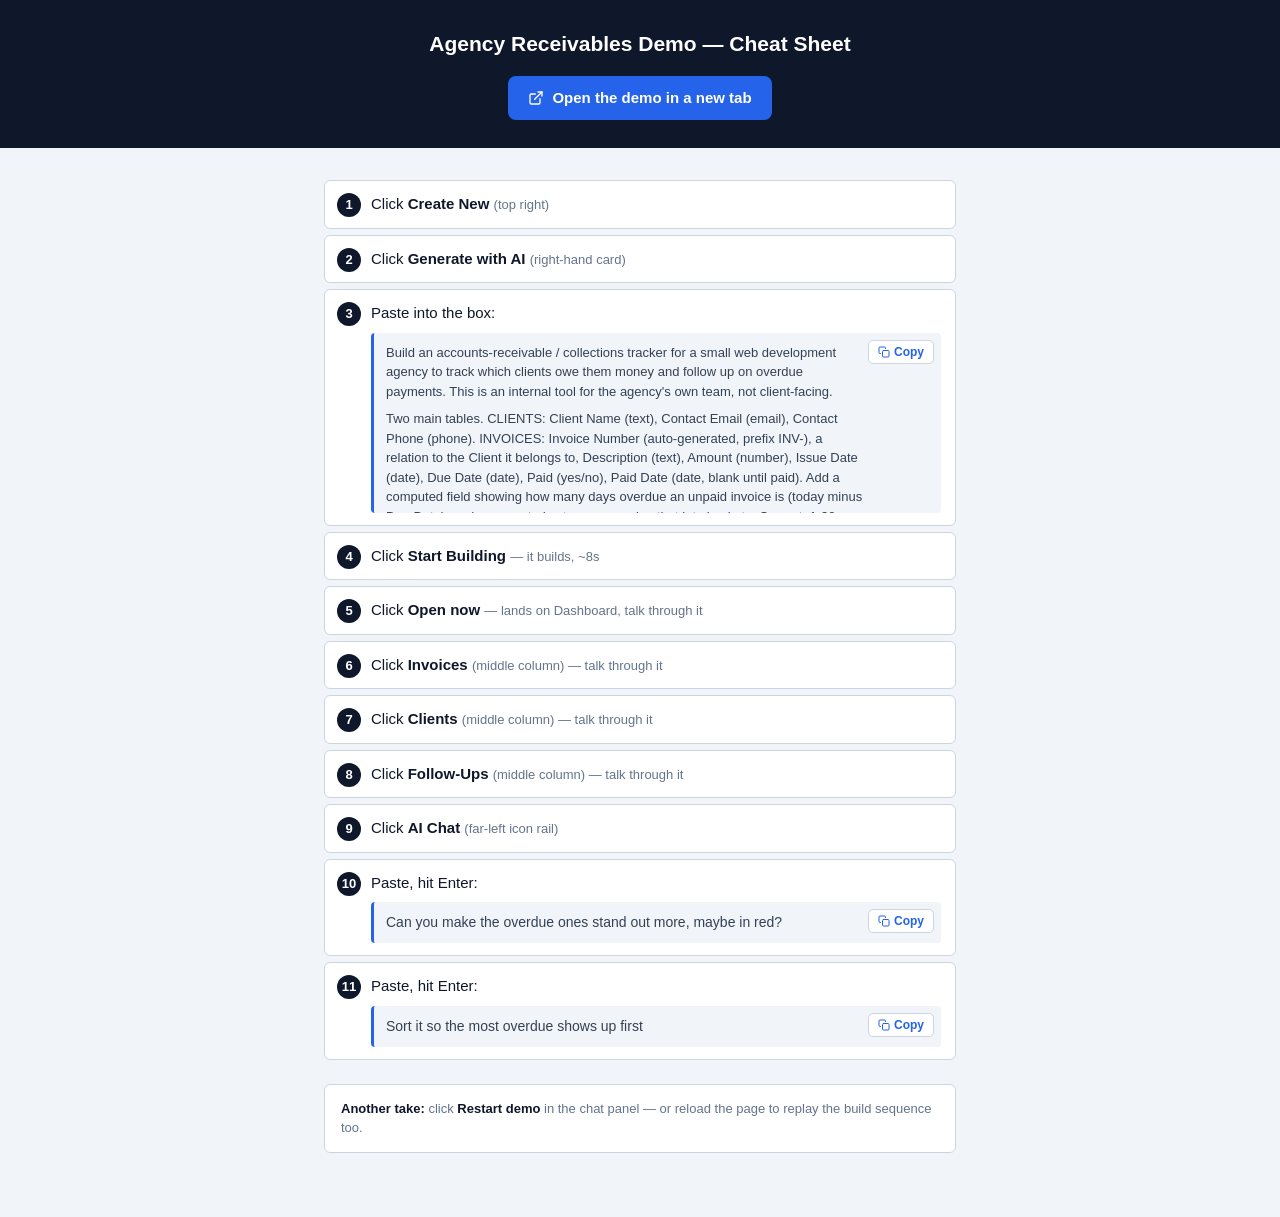
==== commit 1af1c2d8: "Sharpen cheat sheet step wording" ====
--- a/cheat-sheets/agency-receivables-demo.html
+++ b/cheat-sheets/agency-receivables-demo.html
@@ -159,11 +159,11 @@
 Notice Meridian Fitness Studio paid their June retainer on time, then stopped — July, August, and September are all unpaid in a row. That's deliberate: their retainer quietly lapsed, exactly the kind of thing that happens to real agencies. Keep that pattern intact, don't smooth it out. Keep the theme clean and professional; this is a demo for a business audience, built to feel like it was made for this specific agency, not a generic sample.</textarea>
       </div>
     </li>
-    <li>Click <strong>Start Building</strong></li>
-    <li>Wait ~8s, then click <strong>Open now</strong></li>
-    <li>Click <strong>Invoices</strong> <span class="dim">(app sidebar)</span></li>
-    <li>Click <strong>Clients</strong></li>
-    <li>Click <strong>Follow-Ups</strong></li>
+    <li>Click <strong>Start Building</strong> <span class="dim">— it builds, ~8s</span></li>
+    <li>Click <strong>Open now</strong> <span class="dim">— lands on Dashboard, talk through it</span></li>
+    <li>Click <strong>Invoices</strong> <span class="dim">(middle column) — talk through it</span></li>
+    <li>Click <strong>Clients</strong> <span class="dim">(middle column) — talk through it</span></li>
+    <li>Click <strong>Follow-Ups</strong> <span class="dim">(middle column) — talk through it</span></li>
     <li>Click <strong>AI Chat</strong> <span class="dim">(far-left icon rail)</span></li>
     <li>Paste, hit Enter:
       <div class="say-wrap">
